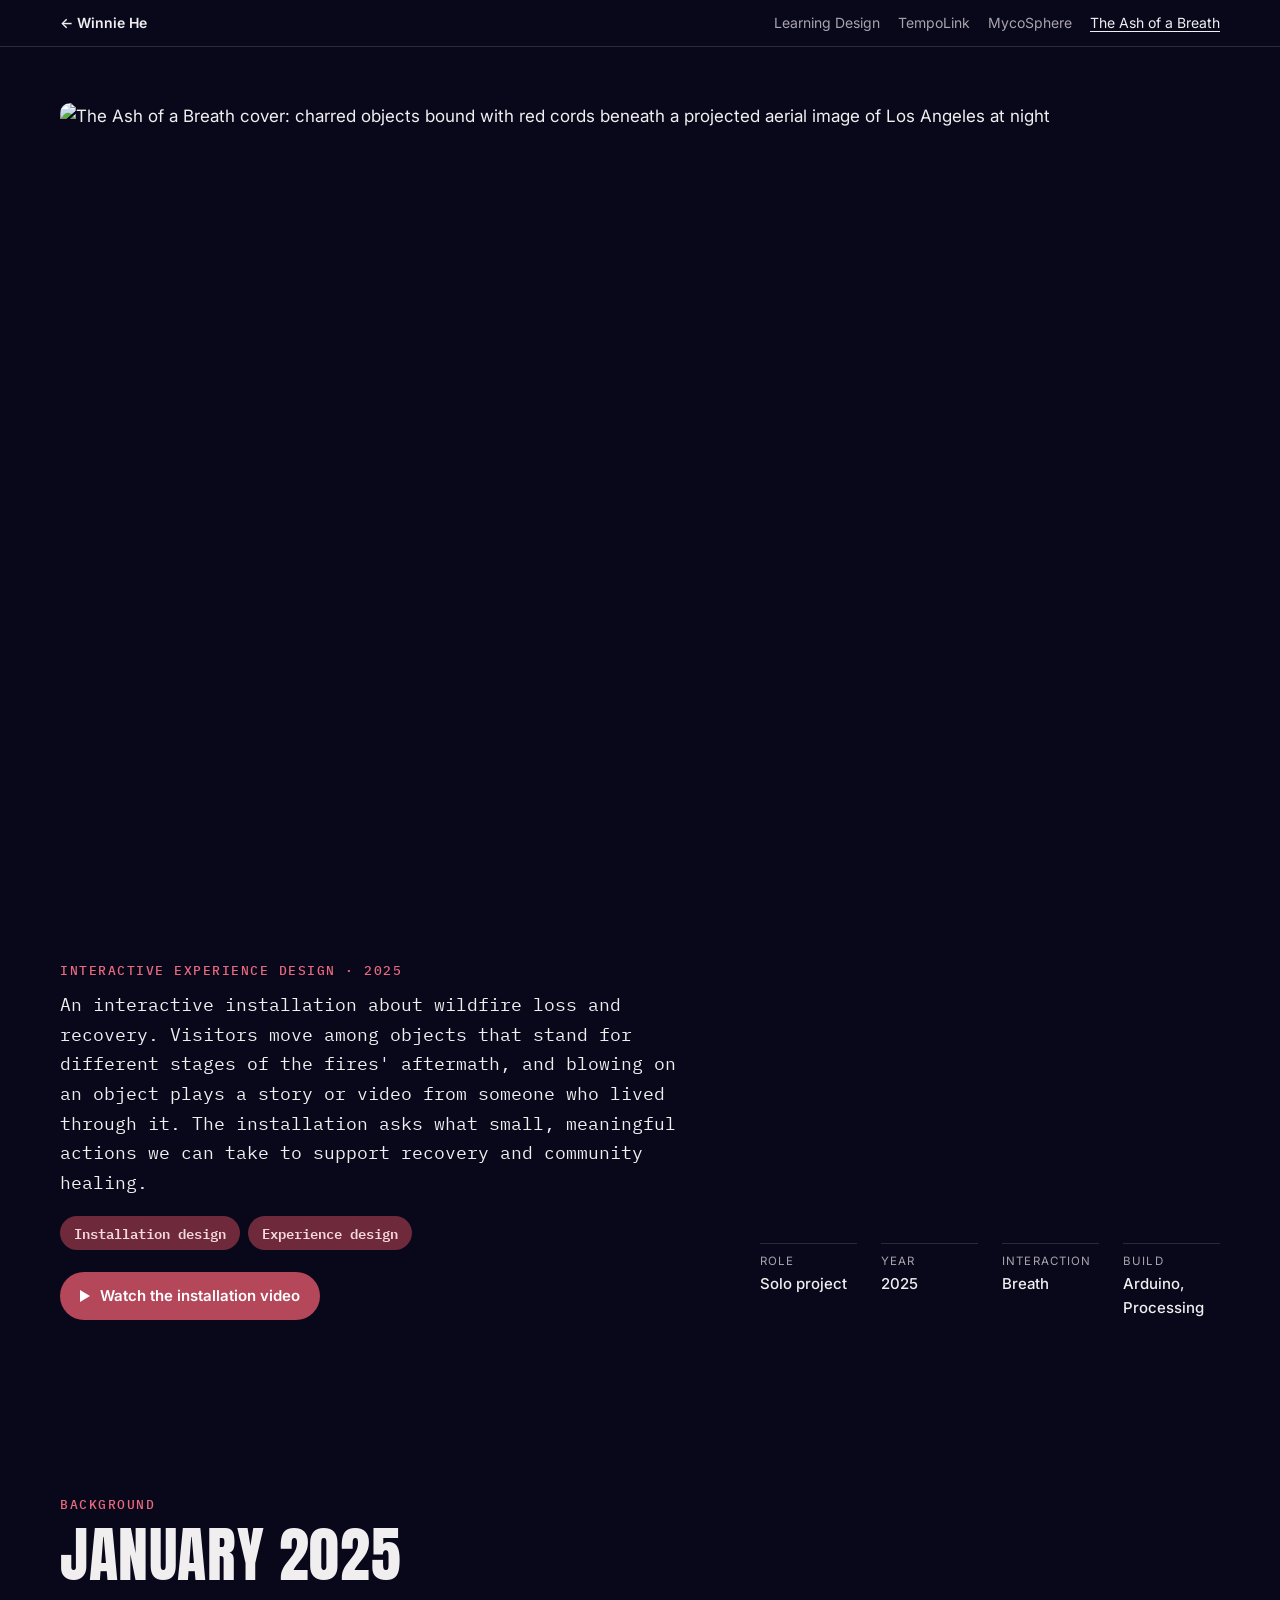
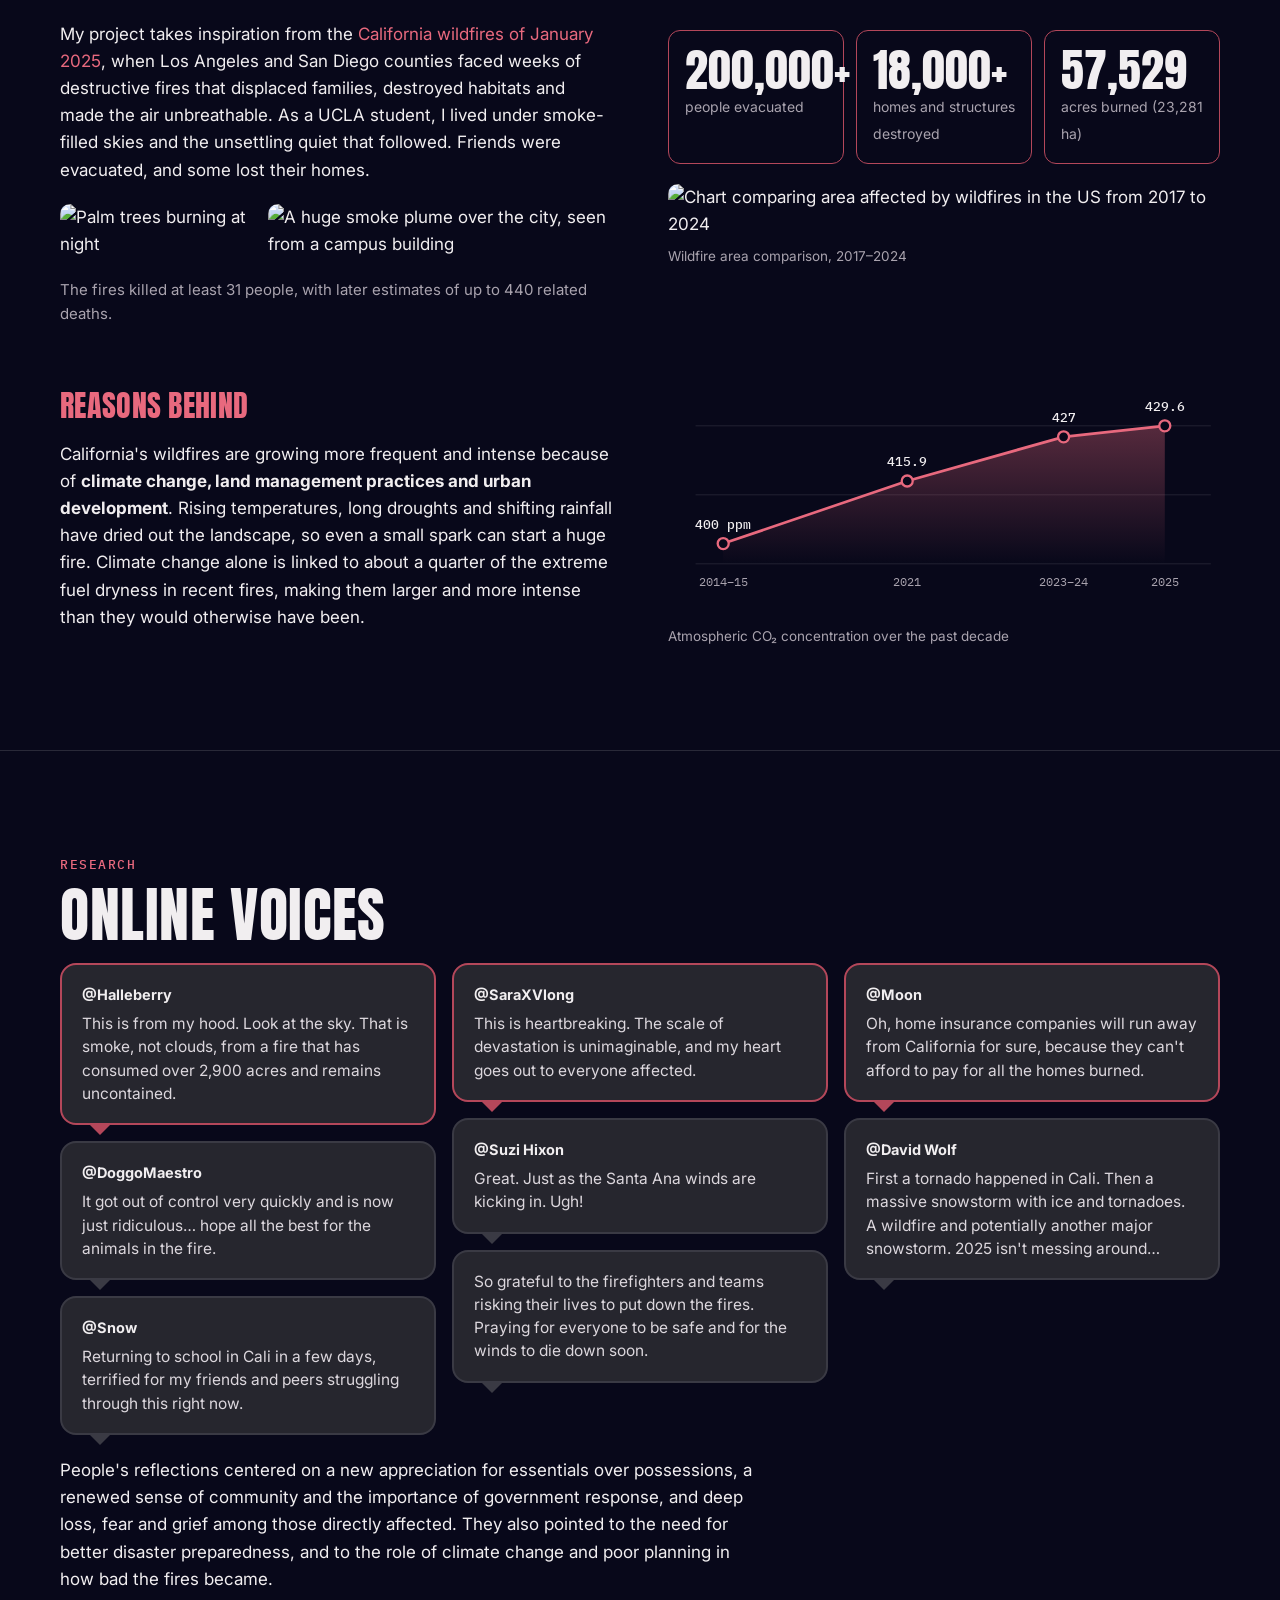
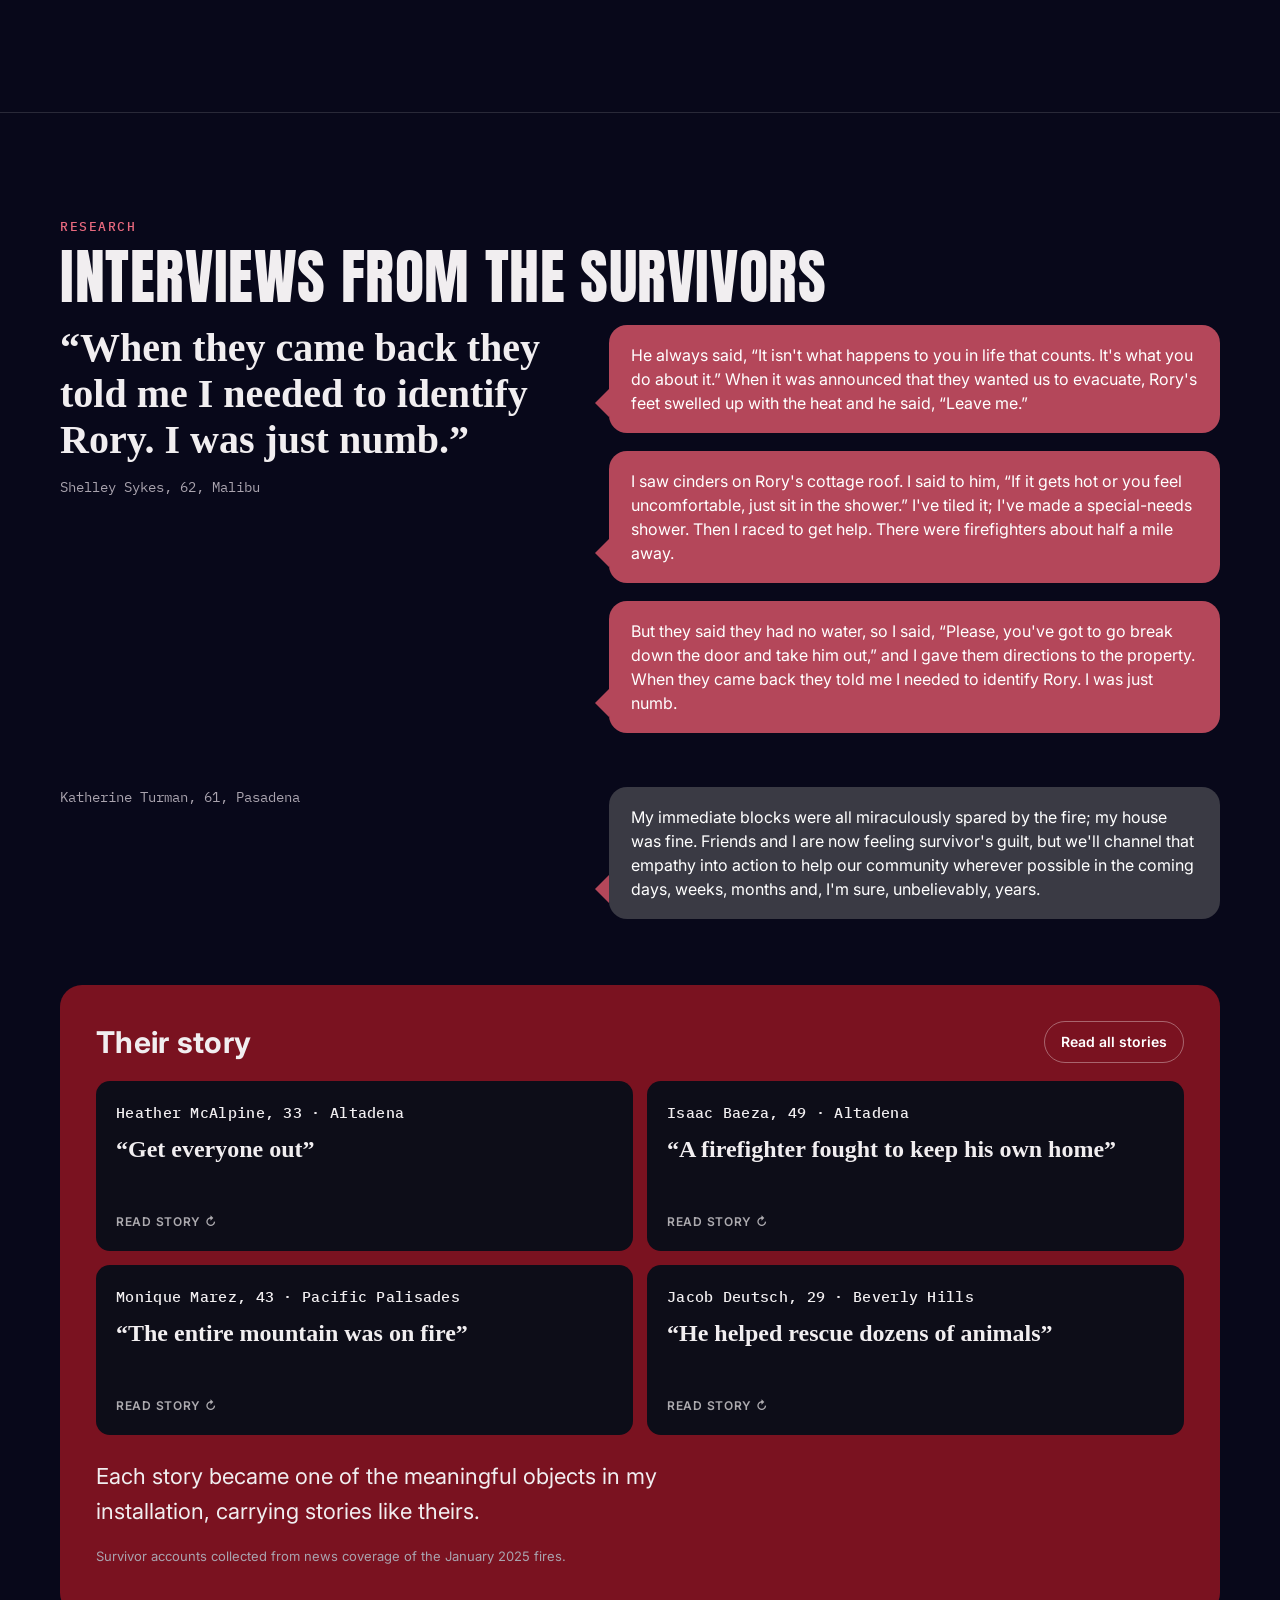
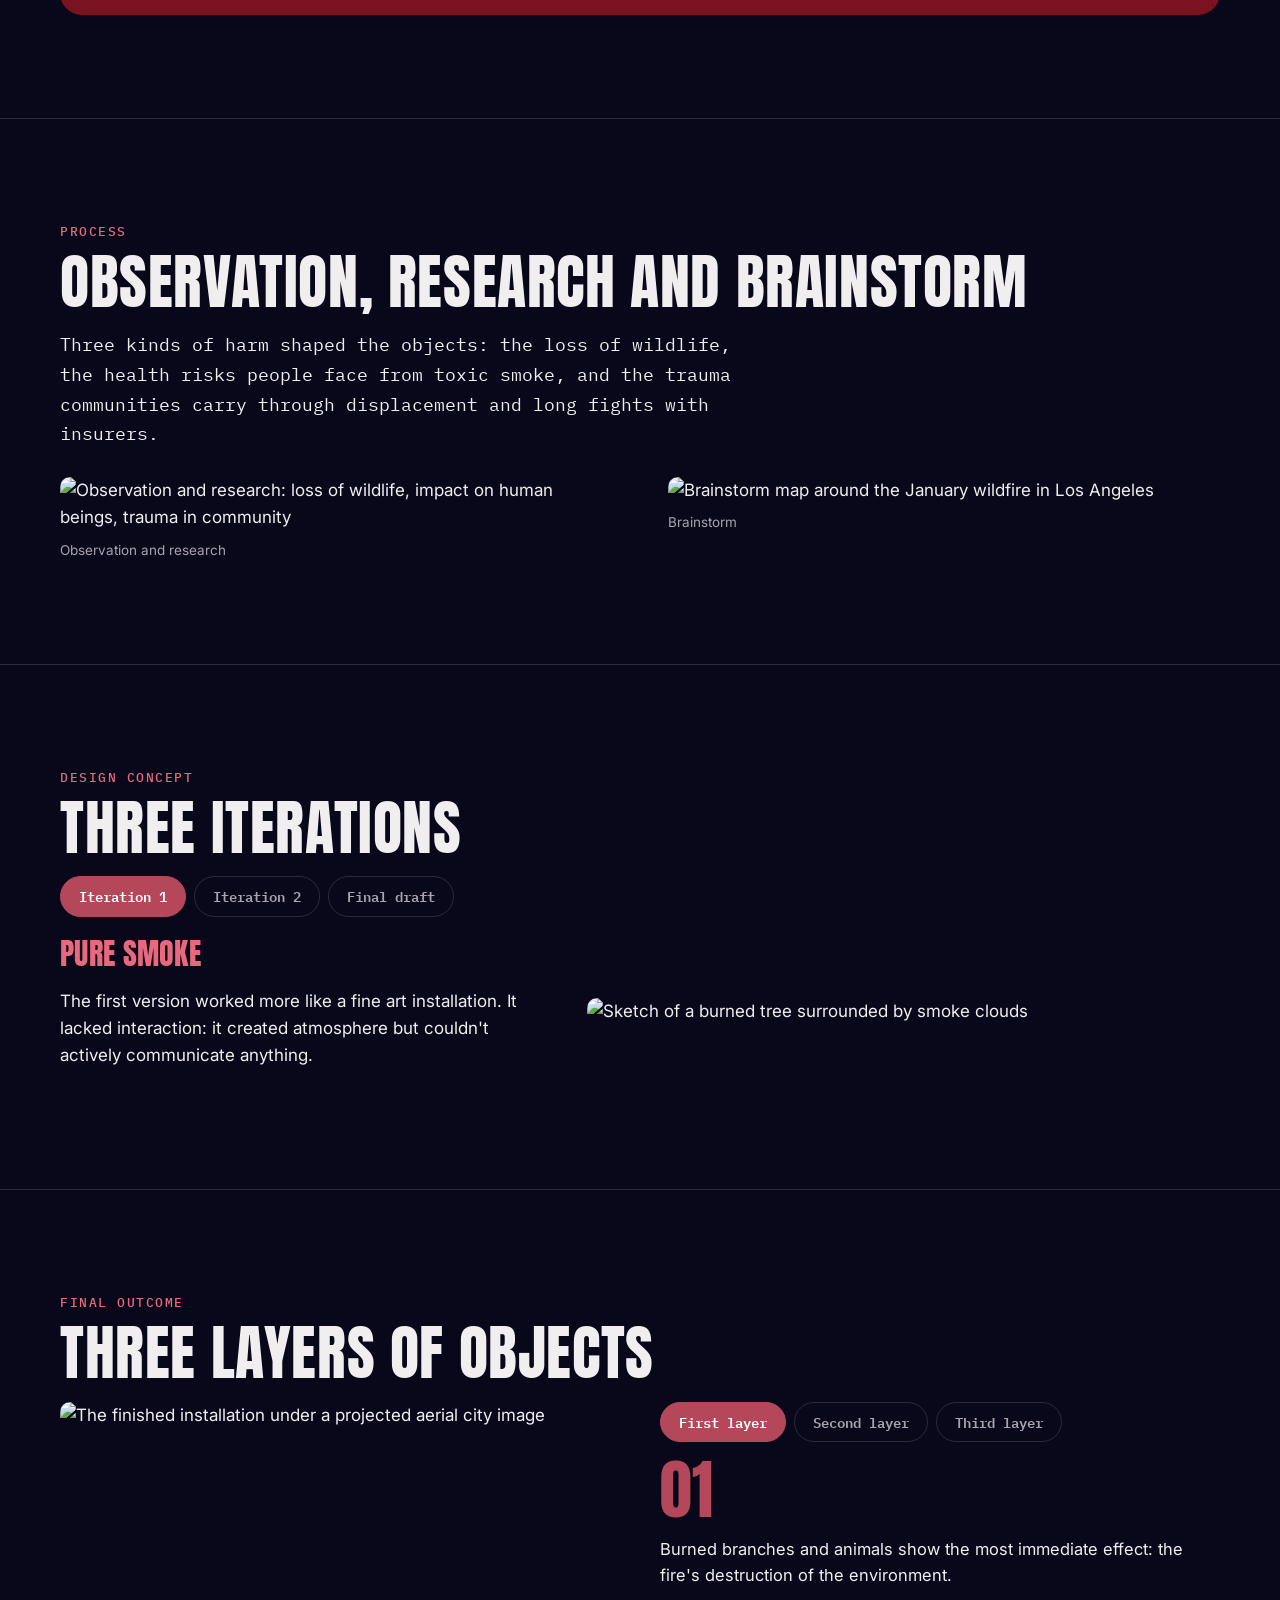
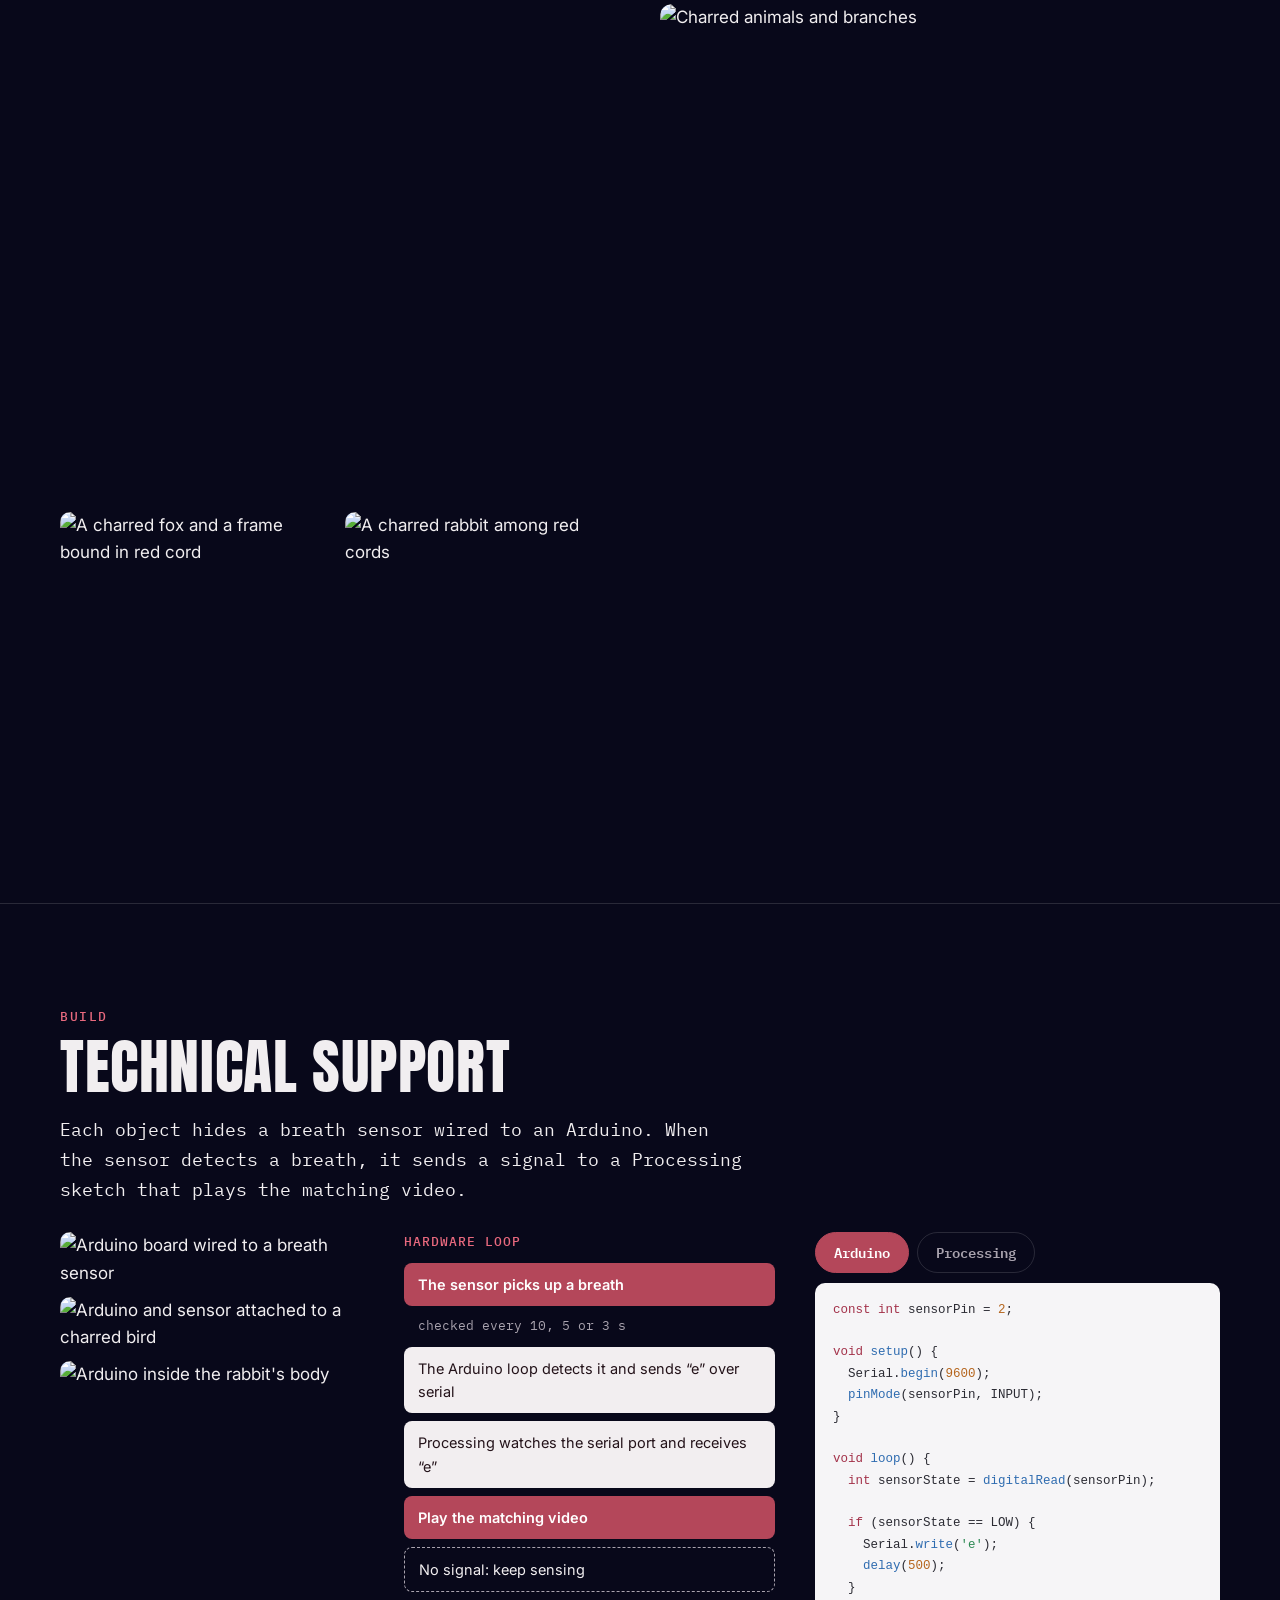
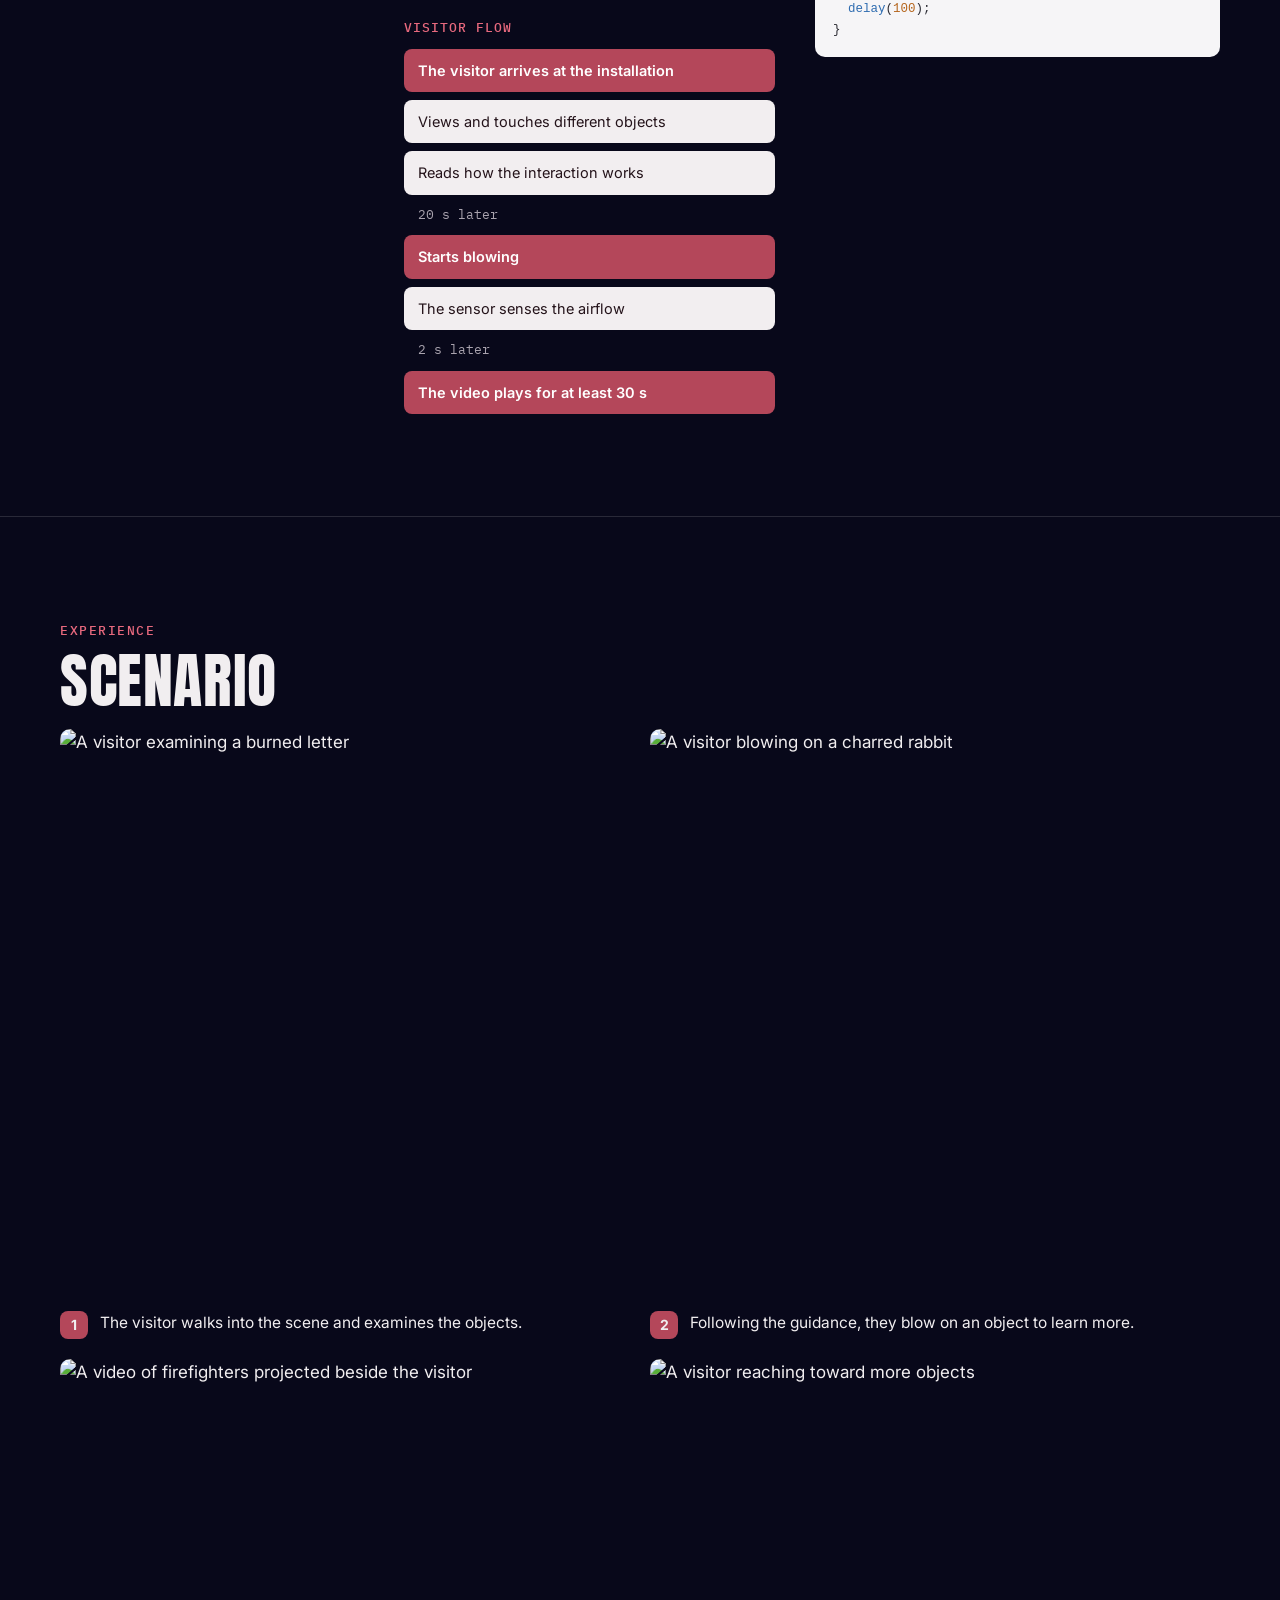
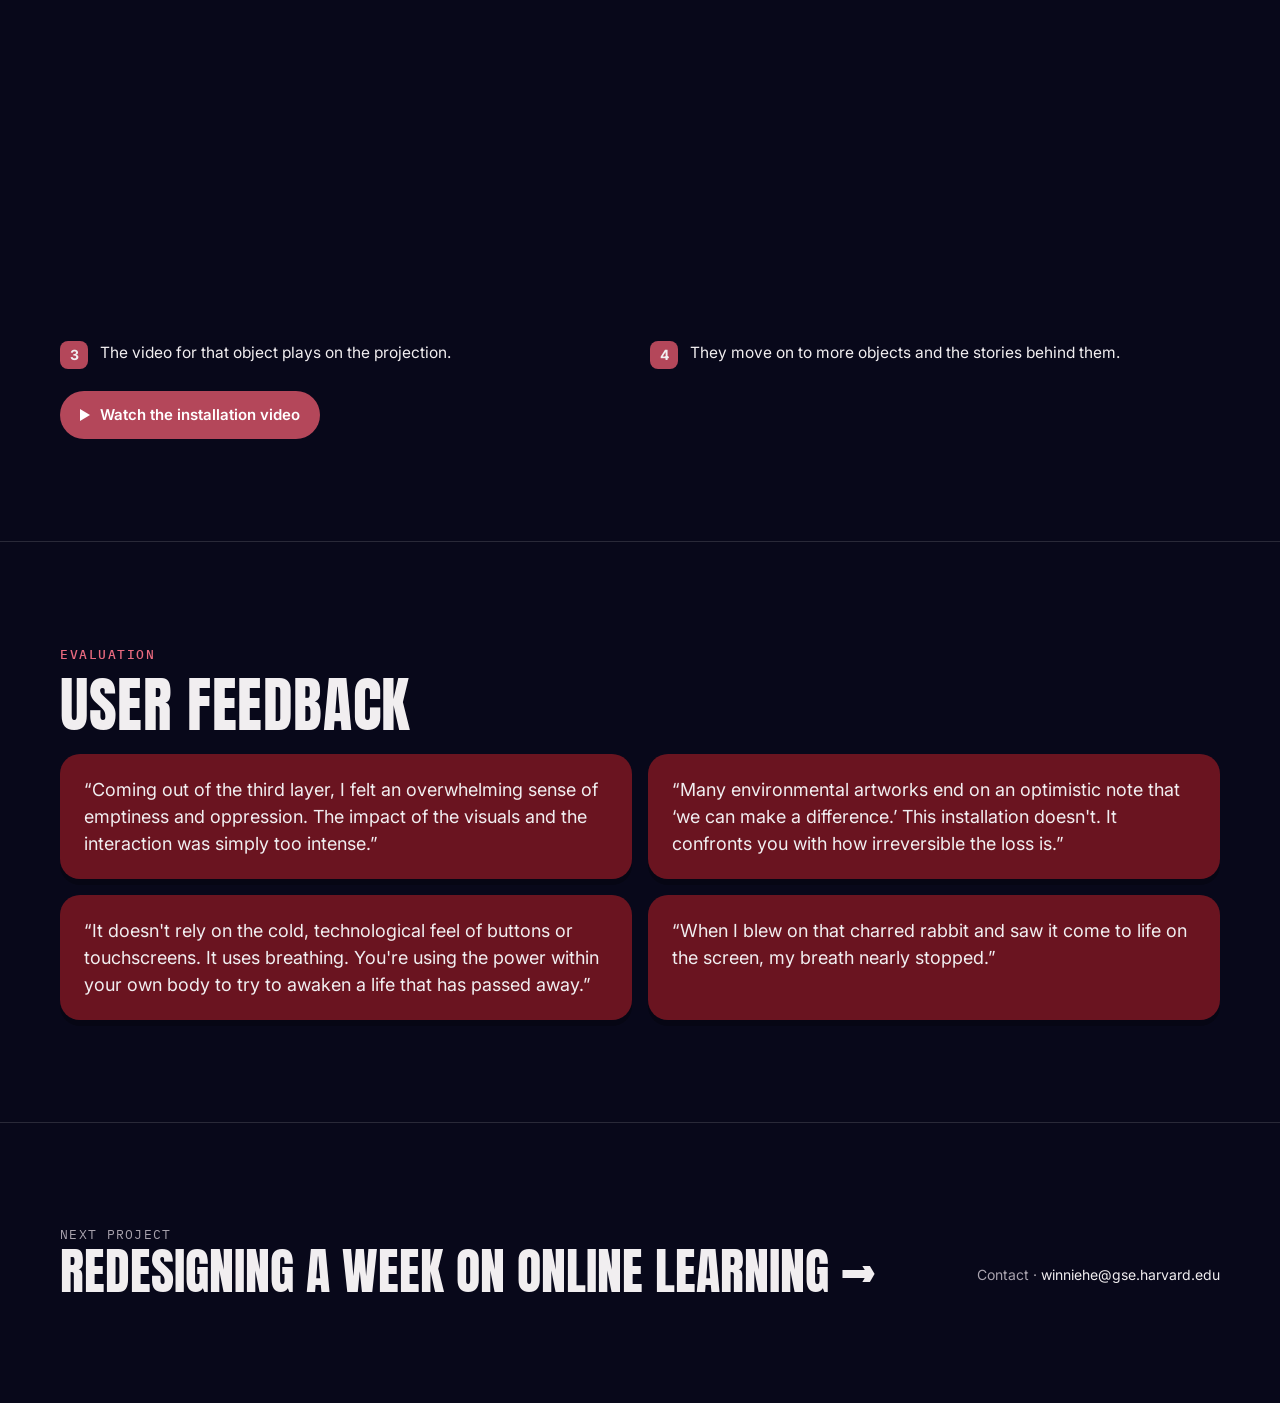
==== ash.html @ 7142390e "Add files via upload" ====
<!doctype html>
<html lang="en">
<head>
<meta charset="utf-8">
<meta name="viewport" content="width=device-width, initial-scale=1, viewport-fit=cover">
<title>The Ash of a Breath · Winnie He</title>
<meta name="claude:viewport-fit-sides" content="cover">
<meta name="description" content="The Ash of a Breath: an interactive installation on the January 2025 Los Angeles wildfires, where visitors' breath brings survivors' stories back. By Winnie He.">
<link rel="preconnect" href="https://fonts.googleapis.com">
<link rel="preconnect" href="https://fonts.gstatic.com" crossorigin>
<link rel="stylesheet" href="https://fonts.googleapis.com/css2?family=Anton&family=IBM+Plex+Mono:wght@400;500&family=Inter:wght@400;500;600;700&display=swap">
<link rel="stylesheet" href="project.css">
<style>
/* The Ash of a Breath: committed dark look from the installation — night navy, smoke grey, ember rose and cord red. */
:root {
  color-scheme: dark;
  --bg: #08081A;
  --bg-2: #12121F;
  --fg: #F1EEF0;
  --muted: #A9A3AE;
  --line: rgba(241, 238, 240, .14);
  --card: #1F1F28;
  --card-fg: #F1EEF0;
  --rose: #B4475A;
  --ember: #E8697E;
  --cord: #7A1220;
  --accent: #E8697E;
  --on-accent: #1A0408;
  --display: "Anton", "Impact", "Arial Narrow", sans-serif;
  --display-weight: 400;
  --display-case: uppercase;
  --display-track: .01em;
  --body: "Inter", "Helvetica Neue", Arial, sans-serif;
  --mono: "IBM Plex Mono", ui-monospace, Menlo, monospace;
  --radius: 14px;
}
body { background: var(--bg); color: var(--fg); }
.eyebrow { color: var(--ember); font-family: var(--mono); font-weight: 500; }
.lede { font-family: var(--mono); font-size: clamp(16px, 1.6vw, 18px); line-height: 1.65; }
.tags li { background: #6E2A3A; color: #F6D9DF; font-family: var(--mono); text-transform: none; letter-spacing: 0; font-size: 14px; }
.video-btn { display: inline-flex; align-items: center; gap: 10px; margin-top: 22px; background: var(--rose); color: #fff; text-decoration: none; padding: 12px 20px; border-radius: 99px; font-weight: 600; font-size: 15px; }
.video-btn:hover { background: var(--ember); color: var(--on-accent); }
.video-btn::before { content: ""; width: 0; height: 0; border-left: 10px solid currentColor; border-top: 6px solid transparent; border-bottom: 6px solid transparent; }
.intro { display: grid; grid-template-columns: 1fr; gap: 24px 56px; margin-top: 36px; }
@media (min-width: 920px) { .intro { grid-template-columns: 1.4fr 1fr; } }

/* background */
.hl { color: var(--ember); }
.photos2 { display: grid; grid-template-columns: 1fr 1.75fr; gap: 12px; margin: 20px 0; }
.photos2 img { height: 100%; object-fit: cover; aspect-ratio: auto; }
.counters { display: grid; grid-template-columns: repeat(3, minmax(0, 1fr)); gap: 12px; margin: 26px 0 8px; }
.counter { border: 1.5px solid var(--rose); border-radius: 12px; padding: 16px; }
.counter b { display: block; font-family: var(--display); font-weight: 400; font-size: clamp(30px, 4vw, 46px); line-height: 1; color: var(--fg); }
.counter span { font-size: 14px; color: var(--muted); }
.counter b span { font-size: inherit; color: inherit; }
@media (max-width: 560px) { .counters { grid-template-columns: 1fr; } }
.co2 { width: 100%; height: auto; overflow: visible; }
.co2 .grid { stroke: rgba(241,238,240,.12); }
.co2 .line { fill: none; stroke: var(--ember); stroke-width: 3; }
.co2 .area { fill: url(#co2fill); }
.co2 text { fill: var(--muted); font-family: var(--mono); font-size: 13px; }
.co2 .val { fill: var(--fg); font-weight: 500; text-anchor: middle; font-size: 14px; }
.co2 .dot { fill: var(--bg); stroke: var(--ember); stroke-width: 2.5; }

/* voices */
.voices { columns: 1; column-gap: 16px; }
@media (min-width: 640px) { .voices { columns: 2; } }
@media (min-width: 1000px) { .voices { columns: 3; } }
.bubble { break-inside: avoid; background: #26262E; border: 2px solid #3A3A44; border-radius: 16px; padding: 18px 20px; margin: 0 0 16px; position: relative; }
.bubble:nth-child(3n+1) { border-color: var(--rose); }
.bubble::after { content: ""; position: absolute; left: 26px; bottom: -12px; border: 12px solid transparent; border-top-color: inherit; border-bottom: 0; }
.bubble b { display: block; font-size: 14.5px; margin-bottom: 6px; }
.bubble p { margin: 0; font-size: 15.5px; line-height: 1.5; color: #DCD7DD; }
.js .voices .bubble.reveal { transform: translateY(18px) scale(.96); }
.js .voices .bubble.reveal.in { transform: none; }

/* survivors */
.story { display: grid; grid-template-columns: 1fr; gap: 28px 48px; }
@media (min-width: 920px) { .story { grid-template-columns: 1fr 1.3fr; align-items: start; } }
.pull { font-family: Georgia, "Times New Roman", serif; font-weight: 700; font-size: clamp(26px, 3.2vw, 40px); line-height: 1.15; margin: 0; }
.who { margin-top: 14px; font-family: var(--mono); font-size: 13.5px; color: var(--muted); }
.sbub { background: var(--rose); color: #fff; border-radius: 18px; padding: 18px 22px; font-size: 16px; line-height: 1.5; position: relative; margin: 0 0 18px 18px; }
.sbub::before { content: ""; position: absolute; left: -14px; bottom: 16px; border: 14px solid transparent; border-right-color: var(--rose); border-left: 0; }
.their { background: var(--cord); border-radius: 22px; padding: clamp(20px, 3vw, 36px); margin-top: 48px; }
.their-grid { display: grid; grid-template-columns: 1fr; gap: 14px; margin-top: 18px; }
@media (min-width: 760px) { .their-grid { grid-template-columns: 1fr 1fr; } }
.their .face.front { background: #0D0D18; color: var(--fg); min-height: 170px; }
.their .face.back { background: #F4E9EC; color: #2A0A12; font-size: 15px; line-height: 1.5; }
.their .face.front b { font-family: var(--mono); font-weight: 500; font-size: 15px; letter-spacing: .02em; }
.their .face.front q { font-family: Georgia, serif; font-size: 24px; line-height: 1.2; font-weight: 700; quotes: "“" "”"; }
.their .closing { font-size: clamp(18px, 2vw, 22px); margin: 24px 0 0; max-width: 46ch; }
.source { font-size: 13px; color: var(--muted); margin-top: 16px; }
.btn { border: 1px solid rgba(255,255,255,.35); background: transparent; color: #fff; padding: 9px 16px; border-radius: 99px; font-size: 14px; font-weight: 600; cursor: pointer; }
.btn:hover { background: rgba(255,255,255,.1); }

/* concept tabs */
.tab-body { display: grid; grid-template-columns: 1fr; gap: 24px 40px; align-items: center; }
@media (min-width: 900px) { .tab-body { grid-template-columns: 1fr 1.3fr; } }
.tab-body h3 { color: var(--ember); }
.tabbar button { font-family: var(--mono); }
.layers .tabbar button[aria-selected="true"], .tabbar button[aria-selected="true"] { background: var(--rose); border-color: var(--rose); color: #fff; }
.outcome { display: grid; grid-template-columns: 1fr; gap: 24px 40px; }
@media (min-width: 920px) { .outcome { grid-template-columns: 1fr 1fr; } }
.outcome .main img { aspect-ratio: 4 / 5; object-fit: cover; }
.layer-panel { display: grid; grid-template-columns: 1fr; gap: 16px; }
.layer-panel img { border-radius: 12px; aspect-ratio: 1 / 1; object-fit: cover; }
.layer-panel p { margin: 0; font-size: 16.5px; }
.layer-num { font-family: var(--display); font-size: 64px; line-height: .9; color: var(--rose); }
.pair2 { display: grid; grid-template-columns: 1fr 1fr; gap: 10px; margin-top: 10px; }
.pair2 img { aspect-ratio: 1 / 1.05; object-fit: cover; }

/* tech */
.tech { display: grid; grid-template-columns: 1fr; gap: 24px 40px; }
@media (min-width: 980px) { .tech { grid-template-columns: .9fr 1.1fr 1.2fr; } }
.tech > * { min-width: 0; }
.tech-photos { display: grid; gap: 10px; align-content: start; }
.flowlist { list-style: none; padding: 0; margin: 0; display: grid; gap: 8px; }
.flowlist li { padding: 10px 14px; border-radius: 8px; font-size: 14.5px; background: #F2EEF0; color: #24131A; position: relative; }
.flowlist li.k { background: var(--rose); color: #fff; font-weight: 600; }
.flowlist li.t { background: transparent; color: var(--muted); padding: 2px 14px; font-family: var(--mono); font-size: 13px; }
.flowlist li.d { background: transparent; border: 1.5px dashed var(--muted); color: var(--fg); }
.lane h4 { font-family: var(--mono); font-weight: 500; font-size: 13px; letter-spacing: .08em; text-transform: uppercase; color: var(--ember); margin: 0 0 10px; }
.lane + .lane { margin-top: 26px; }
pre { margin: 0; background: #F6F5F7; color: #2B2B33; border-radius: 10px; padding: 16px 18px; font-family: var(--mono); font-size: 12.5px; line-height: 1.55; overflow-x: auto; }
pre .k { color: #A3324A; } pre .f { color: #2F6CB0; } pre .n { color: #B5651D; } pre .s { color: #2F8A55; }
.code-tabs .tabbar { margin-bottom: 10px; }

/* scenario */
.scen { display: grid; grid-template-columns: 1fr; gap: 20px; }
@media (min-width: 760px) { .scen { grid-template-columns: 1fr 1fr; } }
.scen figure img { aspect-ratio: 1 / 1; object-fit: cover; }
.scen figcaption { display: flex; gap: 12px; align-items: flex-start; font-size: 15.5px; color: var(--fg); margin-top: 12px; }
.scen figcaption b { flex: none; width: 28px; height: 28px; border-radius: 8px; background: var(--rose); display: grid; place-items: center; font-size: 14px; }
.fb { display: grid; grid-template-columns: 1fr; gap: 16px; }
@media (min-width: 760px) { .fb { grid-template-columns: 1fr 1fr; } }
.fb blockquote { margin: 0; background: #6A1420; border-radius: 20px; padding: 22px 24px; font-size: 18px; line-height: 1.5; box-shadow: 0 6px 0 rgba(0,0,0,.25); }

.next-proj { display: flex; justify-content: space-between; gap: 16px; flex-wrap: wrap; align-items: end; }
.next-proj a { text-decoration: none; }
.next-proj small { display: block; color: var(--muted); font-size: 13px; letter-spacing: .1em; text-transform: uppercase; font-family: var(--mono); }
.next-proj b { font-family: var(--display); font-weight: 400; text-transform: uppercase; font-size: clamp(30px, 4.4vw, 50px); line-height: 1; }
.contact { color: var(--muted); font-size: 14px; }
.contact code { font-family: inherit; color: var(--fg); user-select: all; }
</style>
</head>
<body>
<header class="topbar">
  <div class="wrap">
    <a class="home" href="index.html#home">← Winnie He</a>
    <nav aria-label="Projects">
      <a href="index.html#t127">Learning Design</a>
      <a href="tempolink.html">TempoLink</a>
      <a href="mycosphere.html">MycoSphere</a>
      <a href="ash.html" aria-current="page">The Ash of a Breath</a>
    </nav>
  </div>
</header>

<main>
<section class="hero">
  <div class="wrap">
    <button class="zoom" type="button" data-zoom="pages/ash-01.webp" data-cap="The Ash of a Breath · cover">
      <img src="pages/ash-01.webp" alt="The Ash of a Breath cover: charred objects bound with red cords beneath a projected aerial image of Los Angeles at night" width="2600" height="1839">
    </button>
    <div class="intro">
      <div>
        <p class="eyebrow">Interactive Experience Design · 2025</p>
        <p class="lede" style="margin:0">An interactive installation about wildfire loss and recovery. Visitors move among objects that stand for different stages of the fires' aftermath, and blowing on an object plays a story or video from someone who lived through it. The installation asks what small, meaningful actions we can take to support recovery and community healing.</p>
        <ul class="tags"><li>Installation design</li><li>Experience design</li></ul>
        <a class="video-btn" href="https://drive.google.com/file/d/1sUD0BKwanc-O1A4iStr3xITYuHjzBnc-/view?usp=sharing" target="_blank" rel="noopener">Watch the installation video</a>
      </div>
      <dl class="meta" style="align-self:end">
        <div><dt>Role</dt><dd>Solo project</dd></div>
        <div><dt>Year</dt><dd>2025</dd></div>
        <div><dt>Interaction</dt><dd>Breath</dd></div>
        <div><dt>Build</dt><dd>Arduino, Processing</dd></div>
      </dl>
    </div>
  </div>
</section>

<!-- BACKGROUND -->
<section class="sec" id="background">
  <div class="wrap">
    <p class="eyebrow">Background</p>
    <h2 class="h2 reveal">January 2025</h2>
    <div class="split">
      <div class="reveal">
        <p class="body-text">My project takes inspiration from the <span class="hl">California wildfires of January 2025</span>, when Los Angeles and San Diego counties faced weeks of destructive fires that displaced families, destroyed habitats and made the air unbreathable. As a UCLA student, I lived under smoke-filled skies and the unsettling quiet that followed. Friends were evacuated, and some lost their homes.</p>
        <div class="photos2">
          <button class="zoom" type="button" data-cap="The fires"><img src="p/a-fire.webp" alt="Palm trees burning at night" loading="lazy"></button>
          <button class="zoom" type="button" data-cap="Smoke seen from UCLA"><img src="p/a-smoke.webp" alt="A huge smoke plume over the city, seen from a campus building" loading="lazy"></button>
        </div>
        <p class="body-text muted" style="font-size:15px">The fires killed at least 31 people, with later estimates of up to 440 related deaths.</p>
      </div>
      <div class="reveal" style="--d:.15s">
        <div class="counters">
          <div class="counter"><b><span data-count="200000">0</span>+</b><span>people evacuated</span></div>
          <div class="counter"><b><span data-count="18000">0</span>+</b><span>homes and structures destroyed</span></div>
          <div class="counter"><b><span data-count="57529">0</span></b><span>acres burned (23,281 ha)</span></div>
        </div>
        <figure style="margin-top:20px">
          <button class="zoom" type="button" data-cap="Wildfire area comparison"><img src="p/a-area.webp" alt="Chart comparing area affected by wildfires in the US from 2017 to 2024" loading="lazy"></button>
          <figcaption>Wildfire area comparison, 2017–2024</figcaption>
        </figure>
      </div>
    </div>
    <div class="split" style="margin-top:48px">
      <div class="reveal">
        <h3 class="h3" style="color:var(--ember)">Reasons behind</h3>
        <p class="body-text">California's wildfires are growing more frequent and intense because of <strong>climate change, land management practices and urban development</strong>. Rising temperatures, long droughts and shifting rainfall have dried out the landscape, so even a small spark can start a huge fire. Climate change alone is linked to about a quarter of the extreme fuel dryness in recent fires, making them larger and more intense than they would otherwise have been.</p>
      </div>
      <figure class="reveal" style="--d:.15s">
        <svg class="co2" viewBox="0 0 600 240" role="img" aria-label="Carbon dioxide concentration rising: 400 ppm in 2014 to 2015, 415.9 in 2021, 427 in 2023 to 2024, 429.6 in 2025">
          <defs><linearGradient id="co2fill" x1="0" x2="0" y1="0" y2="1"><stop offset="0" stop-color="#E8697E" stop-opacity=".35"/><stop offset="1" stop-color="#E8697E" stop-opacity="0"/></linearGradient></defs>
          <line class="grid" x1="30" y1="40" x2="590" y2="40"/><line class="grid" x1="30" y1="115" x2="590" y2="115"/><line class="grid" x1="30" y1="190" x2="590" y2="190"/>
          <path class="area pop" style="--i:6" d="M60 168 L260 100 L430 52 L540 40 L540 190 L60 190 Z"/>
          <path class="line draw" d="M60 168 L260 100 L430 52 L540 40"/>
          <g class="pop" style="--i:0"><circle class="dot" cx="60" cy="168" r="6"/><text class="val" x="60" y="152">400 ppm</text></g>
          <g class="pop" style="--i:2"><circle class="dot" cx="260" cy="100" r="6"/><text class="val" x="260" y="84">415.9</text></g>
          <g class="pop" style="--i:4"><circle class="dot" cx="430" cy="52" r="6"/><text class="val" x="430" y="36">427</text></g>
          <g class="pop" style="--i:5"><circle class="dot" cx="540" cy="40" r="6"/><text class="val" x="540" y="24">429.6</text></g>
          <text x="60" y="214" text-anchor="middle">2014–15</text><text x="260" y="214" text-anchor="middle">2021</text><text x="430" y="214" text-anchor="middle">2023–24</text><text x="540" y="214" text-anchor="middle">2025</text>
        </svg>
        <figcaption>Atmospheric CO₂ concentration over the past decade</figcaption>
      </figure>
    </div>
  </div>
</section>

<!-- VOICES -->
<section class="sec" id="voices">
  <div class="wrap">
    <p class="eyebrow">Research</p>
    <h2 class="h2 reveal">Online voices</h2>
    <div class="voices">
      <div class="bubble reveal" style="--d:0s"><b>@Halleberry</b><p>This is from my hood. Look at the sky. That is smoke, not clouds, from a fire that has consumed over 2,900 acres and remains uncontained.</p></div>
      <div class="bubble reveal" style="--d:.08s"><b>@DoggoMaestro</b><p>It got out of control very quickly and is now just ridiculous… hope all the best for the animals in the fire.</p></div>
      <div class="bubble reveal" style="--d:.16s"><b>@Snow</b><p>Returning to school in Cali in a few days, terrified for my friends and peers struggling through this right now.</p></div>
      <div class="bubble reveal" style="--d:.24s"><b>@SaraXVlong</b><p>This is heartbreaking. The scale of devastation is unimaginable, and my heart goes out to everyone affected.</p></div>
      <div class="bubble reveal" style="--d:.32s"><b>@Suzi Hixon</b><p>Great. Just as the Santa Ana winds are kicking in. Ugh!</p></div>
      <div class="bubble reveal" style="--d:.4s"><p>So grateful to the firefighters and teams risking their lives to put down the fires. Praying for everyone to be safe and for the winds to die down soon.</p></div>
      <div class="bubble reveal" style="--d:.48s"><b>@Moon</b><p>Oh, home insurance companies will run away from California for sure, because they can't afford to pay for all the homes burned.</p></div>
      <div class="bubble reveal" style="--d:.56s"><b>@David Wolf</b><p>First a tornado happened in Cali. Then a massive snowstorm with ice and tornadoes. A wildfire and potentially another major snowstorm. 2025 isn't messing around…</p></div>
    </div>
    <p class="body-text reveal" style="margin-top:12px">People's reflections centered on a new appreciation for essentials over possessions, a renewed sense of community and the importance of government response, and deep loss, fear and grief among those directly affected. They also pointed to the need for better disaster preparedness, and to the role of climate change and poor planning in how bad the fires became.</p>
  </div>
</section>

<!-- SURVIVORS -->
<section class="sec" id="survivors">
  <div class="wrap">
    <p class="eyebrow">Research</p>
    <h2 class="h2 reveal">Interviews from the survivors</h2>
    <div class="story">
      <div class="reveal">
        <p class="pull">“When they came back they told me I needed to identify Rory. I was just numb.”</p>
        <p class="who">Shelley Sykes, 62, Malibu</p>
      </div>
      <div>
        <p class="sbub reveal">He always said, “It isn't what happens to you in life that counts. It's what you do about it.” When it was announced that they wanted us to evacuate, Rory's feet swelled up with the heat and he said, “Leave me.”</p>
        <p class="sbub reveal">I saw cinders on Rory's cottage roof. I said to him, “If it gets hot or you feel uncomfortable, just sit in the shower.” I've tiled it; I've made a special-needs shower. Then I raced to get help. There were firefighters about half a mile away.</p>
        <p class="sbub reveal">But they said they had no water, so I said, “Please, you've got to go break down the door and take him out,” and I gave them directions to the property. When they came back they told me I needed to identify Rory. I was just numb.</p>
      </div>
    </div>
    <div class="story" style="margin-top:36px">
      <div class="reveal"><p class="who" style="margin-top:0">Katherine Turman, 61, Pasadena</p></div>
      <p class="sbub reveal" style="background:#3A3A44">My immediate blocks were all miraculously spared by the fire; my house was fine. Friends and I are now feeling survivor's guilt, but we'll channel that empathy into action to help our community wherever possible in the coming days, weeks, months and, I'm sure, unbelievably, years.</p>
    </div>

    <div class="their reveal">
      <div style="display:flex;justify-content:space-between;align-items:center;gap:12px;flex-wrap:wrap">
        <h3 class="h3" style="margin:0;text-transform:none;font-family:var(--body);font-weight:700">Their story</h3>
        <button class="btn" type="button" data-flip-all="their" data-label-on="Read all stories" data-label-off="Hide stories">Read all stories</button>
      </div>
      <div class="their-grid" id="their">
        <button class="flip" type="button" aria-pressed="false"><span class="flip-inner"><span class="face front"><b>Heather McAlpine, 33 · Altadena</b><q>Get everyone out</q><span class="flip-cue">Read story ↻</span></span><span class="face back">I popped my head up a few times to get air. Then I decided just to run. I grabbed the dog from the outdoor patio, shoved him in my truck, and I just gunned it out of there. And that was it.</span></span></button>
        <button class="flip" type="button" aria-pressed="false"><span class="flip-inner"><span class="face front"><b>Isaac Baeza, 49 · Altadena</b><q>A firefighter fought to keep his own home</q><span class="flip-cue">Read story ↻</span></span><span class="face back">I'm a fire captain, and I was just praying to God: “Please let my house be standing. Haven't I done enough? Haven't I saved enough houses to earn some credits to have my house standing?”</span></span></button>
        <button class="flip" type="button" aria-pressed="false"><span class="flip-inner"><span class="face front"><b>Monique Marez, 43 · Pacific Palisades</b><q>The entire mountain was on fire</q><span class="flip-cue">Read story ↻</span></span><span class="face back">But when I got down to the bottom of my hill, this cop was telling everybody to get out of their cars because the fire had come. If I would've had my car, I would've made it up to my house to get my animals, and I didn't. We have lost everything.</span></span></button>
        <button class="flip" type="button" aria-pressed="false"><span class="flip-inner"><span class="face front"><b>Jacob Deutsch, 29 · Beverly Hills</b><q>He helped rescue dozens of animals</q><span class="flip-cue">Read story ↻</span></span><span class="face back">I figured, let me drive around and see what I can do. People started waving me down, and the look on their face — they had no idea what they should do or where they should go with their animals. I've saved maybe 95 animals.</span></span></button>
      </div>
      <p class="closing">Each story became one of the meaningful objects in my installation, carrying stories like theirs.</p>
      <p class="source">Survivor accounts collected from news coverage of the January 2025 fires.</p>
    </div>
  </div>
</section>

<!-- RESEARCH & BRAINSTORM -->
<section class="sec" id="research">
  <div class="wrap">
    <p class="eyebrow">Process</p>
    <h2 class="h2 reveal">Observation, research and brainstorm</h2>
    <p class="lede reveal">Three kinds of harm shaped the objects: the loss of wildlife, the health risks people face from toxic smoke, and the trauma communities carry through displacement and long fights with insurers.</p>
    <div class="split">
      <figure class="reveal"><button class="zoom" type="button" data-cap="Observation and research"><img src="p/a-research.webp" alt="Observation and research: loss of wildlife, impact on human beings, trauma in community" loading="lazy"></button><figcaption>Observation and research</figcaption></figure>
      <figure class="reveal" style="--d:.15s"><button class="zoom" type="button" data-cap="Brainstorm"><img src="p/a-brainstorm.webp" alt="Brainstorm map around the January wildfire in Los Angeles" loading="lazy"></button><figcaption>Brainstorm</figcaption></figure>
    </div>
  </div>
</section>

<!-- CONCEPT -->
<section class="sec" id="concept">
  <div class="wrap">
    <p class="eyebrow">Design concept</p>
    <h2 class="h2 reveal">Three iterations</h2>
    <div class="reveal" data-tabs>
      <div class="tabbar" role="tablist" aria-label="Iteration">
        <button type="button" role="tab" aria-selected="true">Iteration 1</button>
        <button type="button" role="tab" aria-selected="false" tabindex="-1">Iteration 2</button>
        <button type="button" role="tab" aria-selected="false" tabindex="-1">Final draft</button>
      </div>
      <div role="tabpanel" class="panel"><div class="tab-body"><div><h3 class="h3">Pure smoke</h3><p class="body-text">The first version worked more like a fine art installation. It lacked interaction: it created atmosphere but couldn't actively communicate anything.</p></div><button class="zoom" type="button" data-cap="Iteration 1"><img src="p/a-it1.webp" alt="Sketch of a burned tree surrounded by smoke clouds" loading="lazy"></button></div></div>
      <div role="tabpanel" class="panel" hidden><div class="tab-body"><div><h3 class="h3">From disaster to reflection</h3><p class="body-text">Smoke could be too triggering for some viewers. Instead of emphasizing the disaster itself, the installation should focus on reflection, inviting the audience to think about recovery, resilience, and how to prevent such tragedies in the future.</p></div><button class="zoom" type="button" data-cap="Iteration 2"><img src="p/a-it2.webp" alt="Sketch of objects hanging from cords beneath smoke" loading="lazy"></button></div></div>
      <div role="tabpanel" class="panel" hidden><div class="tab-body"><div><h3 class="h3">Breath as the interaction</h3><p class="body-text">The installation unfolds in layers, from immediate destruction to long-term recovery. Visitors pick up story-linked objects and blow on them to trigger short videos. The act stands for both how little one person can do to stop a disaster and the meaningful action still possible afterward, inviting reflection on loss, remembrance and collective recovery.</p></div><button class="zoom" type="button" data-cap="Final draft"><img src="p/a-final.webp" alt="Three-step storyboard: a visitor walks in, blows on an object, and a video plays" loading="lazy"></button></div></div>
    </div>
  </div>
</section>

<!-- OUTCOME -->
<section class="sec" id="outcome">
  <div class="wrap">
    <p class="eyebrow">Final outcome</p>
    <h2 class="h2 reveal">Three layers of objects</h2>
    <div class="outcome">
      <div class="reveal from-left">
        <button class="zoom main" type="button" data-cap="Final installation"><img src="p/a-out-main.webp" alt="The finished installation under a projected aerial city image" loading="lazy"></button>
        <div class="pair2">
          <button class="zoom" type="button" data-cap="Detail"><img src="p/a-out-2.webp" alt="A charred fox and a frame bound in red cord" loading="lazy"></button>
          <button class="zoom" type="button" data-cap="Detail"><img src="p/a-out-3.webp" alt="A charred rabbit among red cords" loading="lazy"></button>
        </div>
      </div>
      <div class="reveal from-right layers" data-tabs>
        <div class="tabbar" role="tablist" aria-label="Layer">
          <button type="button" role="tab" aria-selected="true">First layer</button>
          <button type="button" role="tab" aria-selected="false" tabindex="-1">Second layer</button>
          <button type="button" role="tab" aria-selected="false" tabindex="-1">Third layer</button>
        </div>
        <div role="tabpanel" class="panel"><div class="layer-panel"><span class="layer-num">01</span><p>Burned branches and animals show the most immediate effect: the fire's destruction of the environment.</p><button class="zoom" type="button" data-cap="First layer"><img src="p/a-l1.webp" alt="Charred animals and branches" loading="lazy"></button></div></div>
        <div role="tabpanel" class="panel" hidden><div class="layer-panel"><span class="layer-num">02</span><p>Medical and personal items stand for the long-term effects on people's lives. A mask, a cane and burned clothes carry the lasting damage of survival.</p><button class="zoom" type="button" data-cap="Second layer"><img src="p/a-l2.webp" alt="A mask and burned clothes" loading="lazy"></button></div></div>
        <div role="tabpanel" class="panel" hidden><div class="layer-panel"><span class="layer-num">03</span><p>Pills, photo frames and burned letters: fragments of psychological pain that call for remembrance and rebuilding.</p><button class="zoom" type="button" data-cap="Third layer"><img src="p/a-l3.webp" alt="Pills, a photo frame and burned letters" loading="lazy"></button></div></div>
      </div>
    </div>
  </div>
</section>

<!-- TECH -->
<section class="sec" id="tech">
  <div class="wrap">
    <p class="eyebrow">Build</p>
    <h2 class="h2 reveal">Technical support</h2>
    <p class="lede reveal">Each object hides a breath sensor wired to an Arduino. When the sensor detects a breath, it sends a signal to a Processing sketch that plays the matching video.</p>
    <div class="tech">
      <div class="tech-photos reveal">
        <button class="zoom" type="button" data-cap="Arduino and breath sensor"><img src="p/a-tech-1.webp" alt="Arduino board wired to a breath sensor" loading="lazy"></button>
        <button class="zoom" type="button" data-cap="Sensor inside the bird"><img src="p/a-tech-2.webp" alt="Arduino and sensor attached to a charred bird" loading="lazy"></button>
        <button class="zoom" type="button" data-cap="Sensor inside the rabbit"><img src="p/a-tech-3.webp" alt="Arduino inside the rabbit's body" loading="lazy"></button>
      </div>
      <div class="reveal" style="--d:.12s">
        <div class="lane">
          <h4>Hardware loop</h4>
          <ol class="flowlist">
            <li class="k">The sensor picks up a breath</li>
            <li class="t">checked every 10, 5 or 3 s</li>
            <li>The Arduino loop detects it and sends “e” over serial</li>
            <li>Processing watches the serial port and receives “e”</li>
            <li class="k">Play the matching video</li>
            <li class="d">No signal: keep sensing</li>
          </ol>
        </div>
        <div class="lane">
          <h4>Visitor flow</h4>
          <ol class="flowlist">
            <li class="k">The visitor arrives at the installation</li>
            <li>Views and touches different objects</li>
            <li>Reads how the interaction works</li>
            <li class="t">20 s later</li>
            <li class="k">Starts blowing</li>
            <li>The sensor senses the airflow</li>
            <li class="t">2 s later</li>
            <li class="k">The video plays for at least 30 s</li>
          </ol>
        </div>
      </div>
      <div class="reveal code-tabs" style="--d:.24s" data-tabs>
        <div class="tabbar" role="tablist" aria-label="Code">
          <button type="button" role="tab" aria-selected="true">Arduino</button>
          <button type="button" role="tab" aria-selected="false" tabindex="-1">Processing</button>
        </div>
        <div role="tabpanel" class="panel"><pre><code><span class="k">const int</span> sensorPin = <span class="n">2</span>;

<span class="k">void</span> <span class="f">setup</span>() {
  Serial.<span class="f">begin</span>(<span class="n">9600</span>);
  <span class="f">pinMode</span>(sensorPin, INPUT);
}

<span class="k">void</span> <span class="f">loop</span>() {
  <span class="k">int</span> sensorState = <span class="f">digitalRead</span>(sensorPin);

  <span class="k">if</span> (sensorState == LOW) {
    Serial.<span class="f">write</span>(<span class="s">'e'</span>);
    <span class="f">delay</span>(<span class="n">500</span>);
  }
  <span class="f">delay</span>(<span class="n">100</span>);
}</code></pre></div>
        <div role="tabpanel" class="panel" hidden><pre><code><span class="k">import</span> processing.serial.*;
<span class="k">import</span> processing.video.*;

Serial myPort;
Movie myMovie;

<span class="k">void</span> <span class="f">setup</span>() {
  <span class="f">size</span>(<span class="n">1280</span>, <span class="n">720</span>);
  <span class="f">background</span>(<span class="n">0</span>);
  String portName = <span class="s">"COM3"</span>;
  myPort = <span class="k">new</span> Serial(<span class="k">this</span>, portName, <span class="n">9600</span>);
  myMovie = <span class="k">new</span> Movie(<span class="k">this</span>, <span class="s">"my_video.mp4"</span>);
}

<span class="k">void</span> <span class="f">draw</span>() {
  <span class="k">while</span> (myPort.<span class="f">available</span>() > <span class="n">0</span>) {
    <span class="k">char</span> inChar = myPort.<span class="f">readChar</span>();
    <span class="k">if</span> (inChar == <span class="s">'e'</span>) {
      <span class="k">if</span> (myMovie != <span class="k">null</span>) {
        myMovie.<span class="f">play</span>();
      }
    }
  }
  <span class="k">if</span> (myMovie.<span class="f">available</span>()) {
    myMovie.<span class="f">read</span>();
  }
  <span class="f">image</span>(myMovie, <span class="n">0</span>, <span class="n">0</span>, width, height);
}

<span class="k">void</span> <span class="f">movieEvent</span>(Movie m) {
  m.<span class="f">stop</span>();
}</code></pre></div>
      </div>
    </div>
  </div>
</section>

<!-- SCENARIO -->
<section class="sec" id="scenario">
  <div class="wrap">
    <p class="eyebrow">Experience</p>
    <h2 class="h2 reveal">Scenario</h2>
    <div class="scen">
      <figure class="reveal"><button class="zoom" type="button" data-cap="Step 1"><img src="p/a-sc-1.webp" alt="A visitor examining a burned letter" loading="lazy"></button><figcaption><b>1</b>The visitor walks into the scene and examines the objects.</figcaption></figure>
      <figure class="reveal" style="--d:.12s"><button class="zoom" type="button" data-cap="Step 2"><img src="p/a-sc-2.webp" alt="A visitor blowing on a charred rabbit" loading="lazy"></button><figcaption><b>2</b>Following the guidance, they blow on an object to learn more.</figcaption></figure>
      <figure class="reveal"><button class="zoom" type="button" data-cap="Step 3"><img src="p/a-sc-3.webp" alt="A video of firefighters projected beside the visitor" loading="lazy"></button><figcaption><b>3</b>The video for that object plays on the projection.</figcaption></figure>
      <figure class="reveal" style="--d:.12s"><button class="zoom" type="button" data-cap="Step 4"><img src="p/a-sc-4.webp" alt="A visitor reaching toward more objects" loading="lazy"></button><figcaption><b>4</b>They move on to more objects and the stories behind them.</figcaption></figure>
    </div>
    <a class="video-btn reveal" href="https://drive.google.com/file/d/1sUD0BKwanc-O1A4iStr3xITYuHjzBnc-/view?usp=sharing" target="_blank" rel="noopener">Watch the installation video</a>
  </div>
</section>

<!-- FEEDBACK -->
<section class="sec" id="feedback">
  <div class="wrap">
    <p class="eyebrow">Evaluation</p>
    <h2 class="h2 reveal">User feedback</h2>
    <div class="fb">
      <blockquote class="reveal">“Coming out of the third layer, I felt an overwhelming sense of emptiness and oppression. The impact of the visuals and the interaction was simply too intense.”</blockquote>
      <blockquote class="reveal" style="--d:.12s">“Many environmental artworks end on an optimistic note that ‘we can make a difference.’ This installation doesn't. It confronts you with how irreversible the loss is.”</blockquote>
      <blockquote class="reveal">“It doesn't rely on the cold, technological feel of buttons or touchscreens. It uses breathing. You're using the power within your own body to try to awaken a life that has passed away.”</blockquote>
      <blockquote class="reveal" style="--d:.12s">“When I blew on that charred rabbit and saw it come to life on the screen, my breath nearly stopped.”</blockquote>
    </div>
  </div>
</section>

<section class="sec">
  <div class="wrap next-proj">
    <a href="index.html#t127"><small>Next project</small><b>Redesigning a Week on Online Learning →</b></a>
    <p class="contact">Contact · <code id="email">winniehe@gse.harvard.edu</code></p>
  </div>
</section>
</main>
<script src="project.js"></script>
</body>
</html>
---- project.css ----
/* Shared case-study components. Each project page defines its own palette on :root:
   --bg --fg --muted --line --card --card-fg --accent --accent-2 --display --body */
* { box-sizing: border-box; }
html { scroll-behavior: smooth; }
@media (prefers-reduced-motion: reduce) { html { scroll-behavior: auto; } }
body { margin: 0; background: var(--bg); color: var(--fg); font-family: var(--body); font-size: 17px; line-height: 1.6; -webkit-font-smoothing: antialiased; }
img { display: block; max-width: 100%; height: auto; }
a { color: inherit; text-underline-offset: 3px; }
button { font: inherit; color: inherit; }
:focus-visible { outline: 2px solid var(--accent); outline-offset: 3px; }
[hidden] { display: none !important; }

.wrap { max-width: 1240px; margin: 0 auto; padding-left: max(16px, env(safe-area-inset-left, 0px)); padding-right: max(16px, env(safe-area-inset-right, 0px)); }
@media (min-width: 760px) { .wrap { padding-left: max(40px, env(safe-area-inset-left, 0px)); padding-right: max(40px, env(safe-area-inset-right, 0px)); } }

/* top bar */
.topbar { position: sticky; top: env(safe-area-inset-top, 0px); z-index: 20; background: var(--bg); border-bottom: 1px solid var(--line); }
body::before { content: ""; position: fixed; inset: 0 0 auto; height: env(safe-area-inset-top, 0px); z-index: 21; background: var(--bg); }
.topbar .wrap { display: flex; justify-content: space-between; align-items: center; gap: 12px; padding-block: 12px; flex-wrap: wrap; }
.topbar a { text-decoration: none; font-size: 14px; color: var(--muted); }
.topbar a:hover { color: var(--fg); }
.topbar .home { font-weight: 600; color: var(--fg); }
.topbar nav { display: flex; gap: 18px; flex-wrap: wrap; }
.topbar nav a[aria-current] { color: var(--fg); text-decoration: underline; }

/* sections */
.sec { padding-block: clamp(56px, 8vw, 104px); }
.sec + .sec { border-top: 1px solid var(--line); }
.eyebrow { font-size: 12.5px; letter-spacing: .12em; text-transform: uppercase; color: var(--accent); font-weight: 600; margin: 0 0 10px; }
.h2 { font-family: var(--display); font-weight: var(--display-weight, 700); font-size: clamp(34px, 5.2vw, 60px); line-height: 1.02; margin: 0 0 18px; text-wrap: balance; letter-spacing: var(--display-track, 0); text-transform: var(--display-case, none); }
.h3 { font-family: var(--display); font-weight: var(--display-weight, 700); font-size: clamp(22px, 2.6vw, 30px); line-height: 1.15; margin: 0 0 12px; text-wrap: balance; text-transform: var(--display-case, none); letter-spacing: var(--display-track, 0); }
.lede { font-size: clamp(18px, 1.8vw, 21px); line-height: 1.5; max-width: 62ch; margin: 0 0 28px; color: var(--fg); }
.body-text { max-width: 64ch; }
.body-text p { margin: 0 0 14px; }
.muted { color: var(--muted); }
.hint { font-size: 13px; color: var(--muted); margin: 12px 0 0; display: flex; align-items: center; gap: 8px; }
.hint::before { content: ""; width: 16px; height: 1px; background: currentColor; }
.split { display: grid; grid-template-columns: 1fr; gap: 32px 56px; align-items: start; }
@media (min-width: 920px) { .split { grid-template-columns: 1fr 1fr; } .split.wide-left { grid-template-columns: 1.3fr 1fr; } .split.wide-right { grid-template-columns: 1fr 1.3fr; } }
.split > * { min-width: 0; }
.card { background: var(--card); color: var(--card-fg); border-radius: var(--radius, 14px); padding: 22px; }

/* hero */
.hero { padding-block: clamp(28px, 5vw, 56px) clamp(40px, 6vw, 72px); }
.tags { display: flex; flex-wrap: wrap; gap: 8px; margin: 18px 0 0; padding: 0; list-style: none; }
.tags li { font-size: 12.5px; letter-spacing: .08em; text-transform: uppercase; padding: 6px 14px; border-radius: 99px; background: var(--card); color: var(--card-fg); font-weight: 600; }
.meta { display: grid; grid-template-columns: repeat(2, minmax(0, 1fr)); gap: 14px 24px; margin: 28px 0 0; max-width: 560px; }
@media (min-width: 640px) { .meta { grid-template-columns: repeat(4, minmax(0, 1fr)); } }
.meta div { border-top: 1px solid var(--line); padding-top: 8px; }
.meta dt { font-size: 11.5px; letter-spacing: .1em; text-transform: uppercase; color: var(--muted); }
.meta dd { margin: 2px 0 0; font-size: 15px; font-weight: 500; }

/* scroll reveal: only when JS is running */
.js .reveal { opacity: 0; transform: translateY(28px); transition: opacity .8s ease, transform .8s cubic-bezier(.2,.7,.2,1); transition-delay: var(--d, 0s); }
.js .reveal.in { opacity: 1; transform: none; }
.js .reveal.from-left { transform: translateX(-36px); }
.js .reveal.from-right { transform: translateX(36px); }
.js .reveal.from-left.in, .js .reveal.from-right.in { transform: none; }
@media (prefers-reduced-motion: reduce) { .js .reveal { opacity: 1; transform: none; transition: none; } }

/* zoomable images */
.zoom { display: block; width: 100%; padding: 0; border: 0; background: none; cursor: zoom-in; position: relative; border-radius: var(--img-radius, 10px); overflow: hidden; text-align: left; }
.zoom img { width: 100%; transition: transform .5s ease; }
.zoom:hover img { transform: scale(1.015); }
.zoom::after { content: "⤢"; position: absolute; right: 10px; top: 10px; width: 30px; height: 30px; display: grid; place-items: center; border-radius: 50%; background: rgba(0,0,0,.55); color: #fff; font-size: 15px; opacity: 0; transition: opacity .2s; }
.zoom:hover::after, .zoom:focus-visible::after { opacity: 1; }
@media (hover: none) { .zoom::after { opacity: .85; } }
figure { margin: 0; }
figcaption { font-size: 13.5px; color: var(--muted); margin-top: 8px; }

/* hotspot page: designed page with clickable modules */
.hotpage { position: relative; border-radius: var(--img-radius, 10px); overflow: hidden; }
.hotpage img { width: 100%; }
.hs { position: absolute; border: 2px solid transparent; background: transparent; padding: 0; cursor: zoom-in; border-radius: 10px; transition: border-color .2s, background-color .2s; }
.hs span { position: absolute; left: 8px; top: 8px; font-size: 12px; font-weight: 600; letter-spacing: .04em; padding: 4px 10px; border-radius: 99px; background: var(--accent); color: var(--on-accent, #fff); opacity: 0; transform: translateY(-4px); transition: opacity .2s, transform .2s; white-space: nowrap; }
.hs:hover, .hs:focus-visible { border-color: var(--accent); background: rgba(255,255,255,.06); }
.hs:hover span, .hs:focus-visible span { opacity: 1; transform: none; }
@media (hover: none) { .hs { border-color: color-mix(in srgb, var(--accent) 70%, transparent); } .hs span { opacity: 1; transform: none; } }
.js .hotpage.reveal.in .hs { animation: hs-pulse 1.6s ease .6s 1 both; }
@keyframes hs-pulse { 0%,100% { border-color: transparent; } 40% { border-color: var(--accent); } }
@media (prefers-reduced-motion: reduce) { .js .hotpage.reveal.in .hs { animation: none; } }

/* lightbox */
.lightbox { position: fixed; inset: 0; z-index: 60; background: rgba(8, 8, 10, .94); overflow: auto; cursor: zoom-out;
  padding: calc(56px + env(safe-area-inset-top, 0px)) max(16px, env(safe-area-inset-right, 0px)) max(24px, env(safe-area-inset-bottom, 0px)) max(16px, env(safe-area-inset-left, 0px)); }
.lightbox img { margin: 0 auto; width: auto; max-width: min(100%, 1600px); }
@media (max-width: 700px) { .lightbox img { max-width: none; width: 180%; } }
.lightbox .close { position: fixed; top: calc(12px + env(safe-area-inset-top, 0px)); right: calc(12px + env(safe-area-inset-right, 0px)); background: rgba(255,255,255,.14); color: #fff; border: 0; border-radius: 99px; padding: 8px 16px; font-size: 14px; font-weight: 600; cursor: pointer; }
.lightbox .cap { position: fixed; top: calc(16px + env(safe-area-inset-top, 0px)); left: max(16px, env(safe-area-inset-left, 0px)); color: #fff; font-size: 14px; opacity: .8; max-width: 60%; }

/* flip cards */
.flip { perspective: 1200px; padding: 0; border: 0; background: none; cursor: pointer; text-align: left; width: 100%; display: block; }
.flip-inner { display: grid; transition: transform .7s cubic-bezier(.3,.7,.2,1); transform-style: preserve-3d; height: 100%; }
.flip.on .flip-inner { transform: rotateY(180deg); }
.face { grid-area: 1 / 1; backface-visibility: hidden; -webkit-backface-visibility: hidden; border-radius: var(--radius, 14px); padding: 20px; min-height: 100%; display: flex; flex-direction: column; gap: 10px; }
.face.back { transform: rotateY(180deg); }
.flip-tag { font-size: 11.5px; letter-spacing: .1em; text-transform: uppercase; font-weight: 700; opacity: .75; }
.flip-cue { margin-top: auto; font-size: 12px; font-weight: 600; letter-spacing: .06em; text-transform: uppercase; opacity: .7; display: flex; align-items: center; gap: 6px; }
@media (prefers-reduced-motion: reduce) { .flip-inner { transition: none; } }

/* tabs */
.tabbar { display: flex; flex-wrap: wrap; gap: 8px; margin: 0 0 20px; }
.tabbar button { border: 1px solid var(--line); background: transparent; border-radius: 99px; padding: 8px 18px; font-size: 14px; font-weight: 600; cursor: pointer; color: var(--muted); }
.tabbar button[aria-selected="true"] { background: var(--accent); border-color: var(--accent); color: var(--on-accent, #fff); }
.panel { animation: fadein .45s ease; }
@keyframes fadein { from { opacity: 0; transform: translateY(8px); } to { opacity: 1; transform: none; } }
@media (prefers-reduced-motion: reduce) { .panel { animation: none; } }

/* bar chart */
.bars { display: grid; grid-auto-flow: column; grid-auto-columns: 1fr; align-items: end; gap: clamp(6px, 1.2vw, 14px); height: 260px; padding-top: 28px; border-bottom: 1px solid var(--line); position: relative; }
.bar { position: relative; height: calc(var(--v) / var(--max) * 100%); background: var(--bar, var(--accent)); border-radius: 6px 6px 0 0; transform-origin: bottom; }
.bar b { position: absolute; left: 50%; top: -24px; transform: translateX(-50%); font-size: 13px; font-weight: 700; font-variant-numeric: tabular-nums; }
.js .reveal .bar { transform: scaleY(0); transition: transform 1s cubic-bezier(.2,.8,.2,1); transition-delay: calc(var(--i) * 90ms + .2s); }
.js .reveal.in .bar { transform: scaleY(1); }
.js .reveal .bar b { opacity: 0; transition: opacity .4s; transition-delay: calc(var(--i) * 90ms + 1s); }
.js .reveal.in .bar b { opacity: 1; }
.bar-labels { display: grid; grid-auto-flow: column; grid-auto-columns: 1fr; gap: clamp(6px, 1.2vw, 14px); margin-top: 8px; }
.bar-labels span { font-size: 12px; line-height: 1.25; text-align: center; color: var(--muted); overflow-wrap: anywhere; }
@media (prefers-reduced-motion: reduce) { .js .reveal .bar, .js .reveal .bar b { transform: none; opacity: 1; transition: none; } }

/* donut */
.donut { width: 100%; max-width: 180px; aspect-ratio: 1; margin: 0 auto; display: block; }
.donut .track { fill: none; stroke: var(--line); }
.donut .val { fill: none; stroke: var(--accent); stroke-linecap: round; transform: rotate(-90deg); transform-origin: 50% 50%; stroke-dasharray: 0 999; transition: stroke-dasharray 1.4s cubic-bezier(.2,.8,.2,1) .2s; }
.donut text { fill: var(--fg); font-family: var(--display); font-weight: 700; font-variant-numeric: tabular-nums; }

/* line drawing */
.js .reveal .draw { stroke-dasharray: var(--len, 2000); stroke-dashoffset: var(--len, 2000); transition: stroke-dashoffset 1.8s ease .2s; }
.js .reveal.in .draw { stroke-dashoffset: 0; }
.js .reveal .pop { opacity: 0; transition: opacity .4s; transition-delay: calc(var(--i, 0) * 120ms + 1s); }
.js .reveal.in .pop { opacity: 1; }
@media (prefers-reduced-motion: reduce) { .js .reveal .draw { stroke-dashoffset: 0; transition: none; } .js .reveal .pop { opacity: 1; transition: none; } }

.num { font-variant-numeric: tabular-nums; }
.scroll-x { overflow-x: auto; -webkit-overflow-scrolling: touch; }
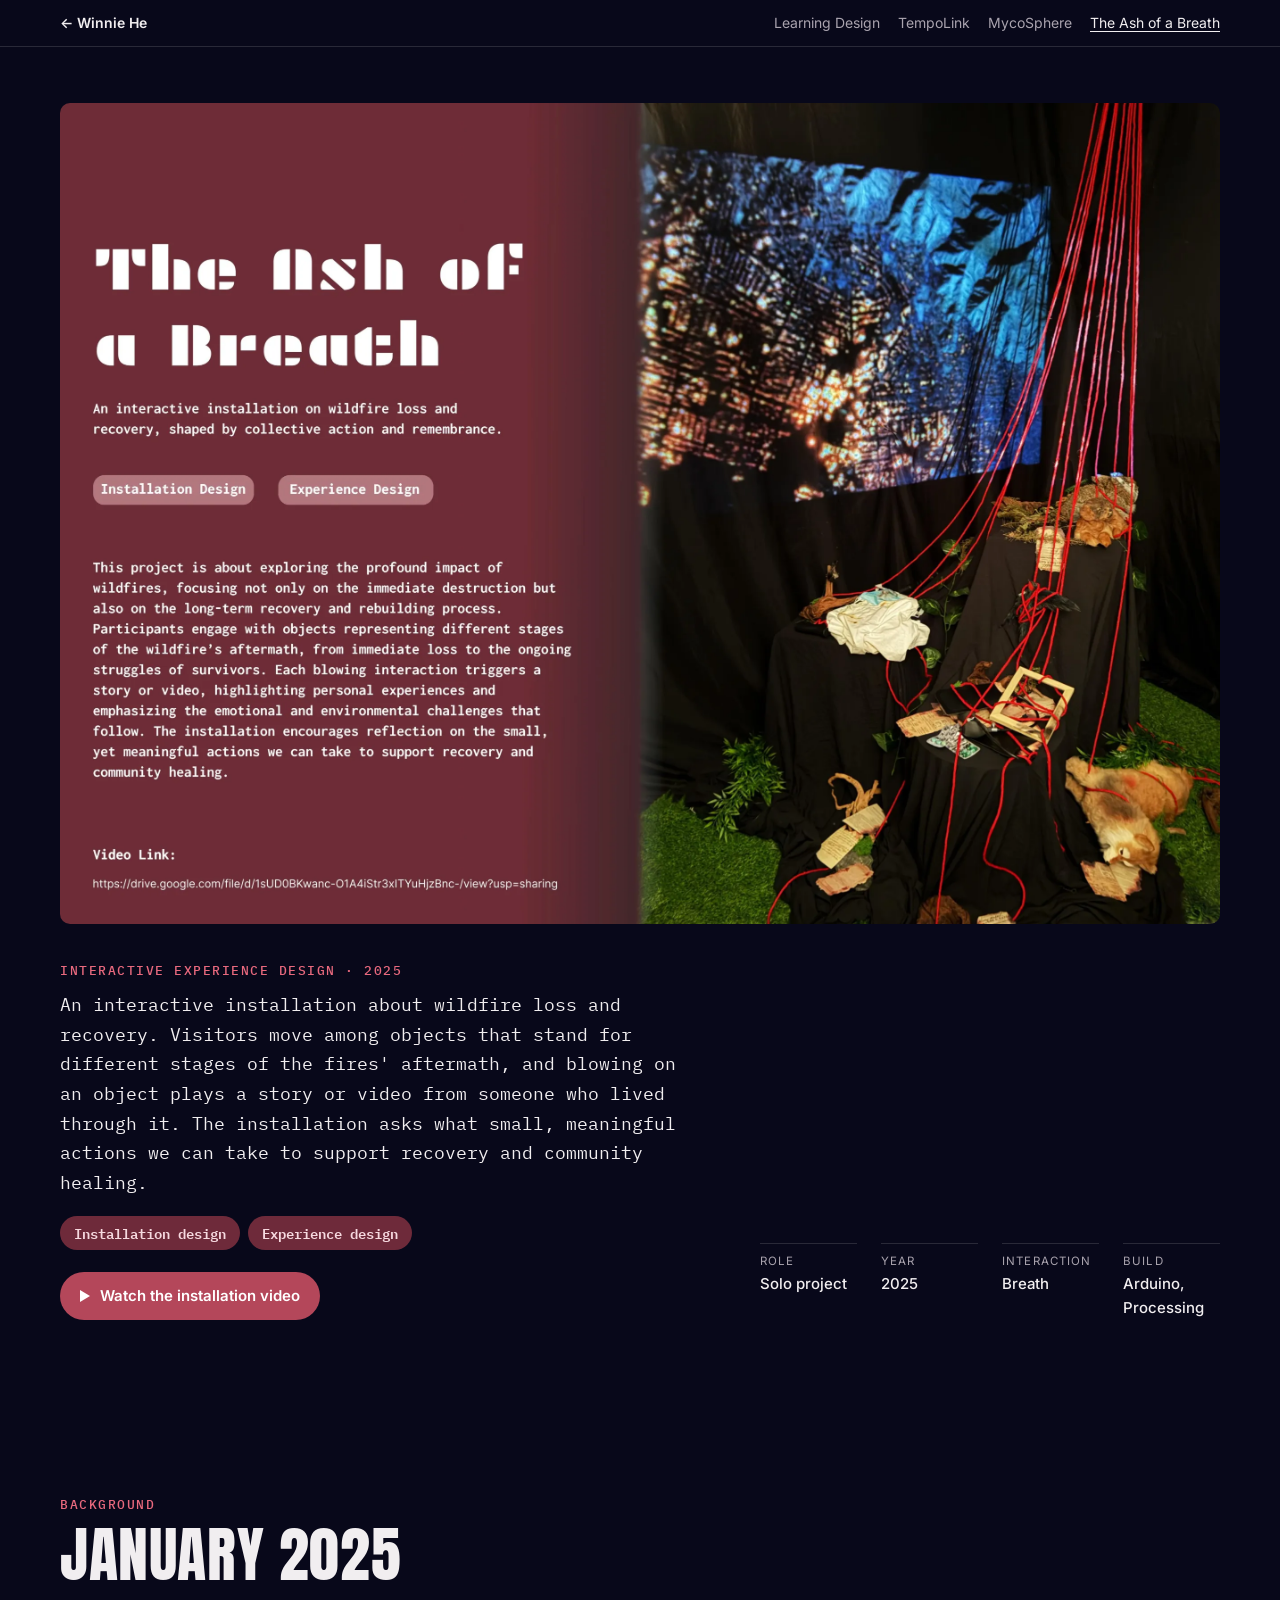
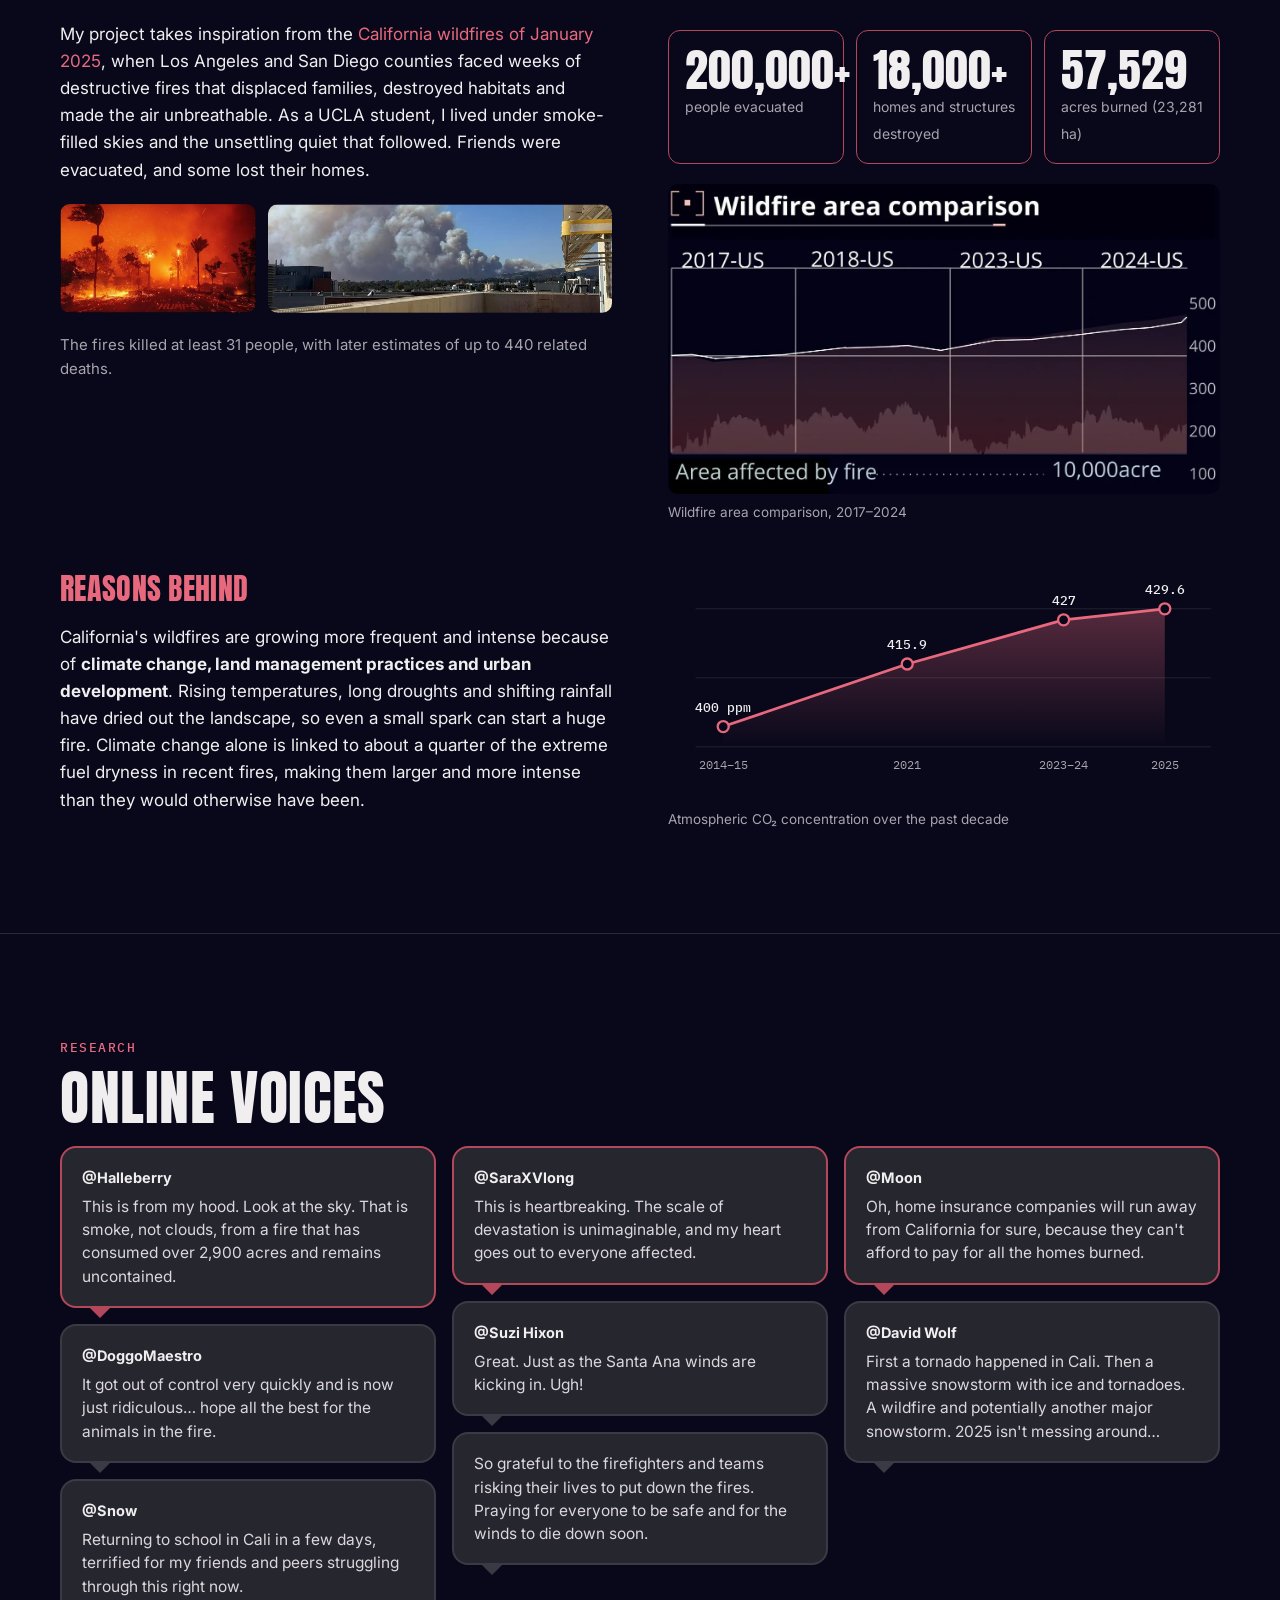
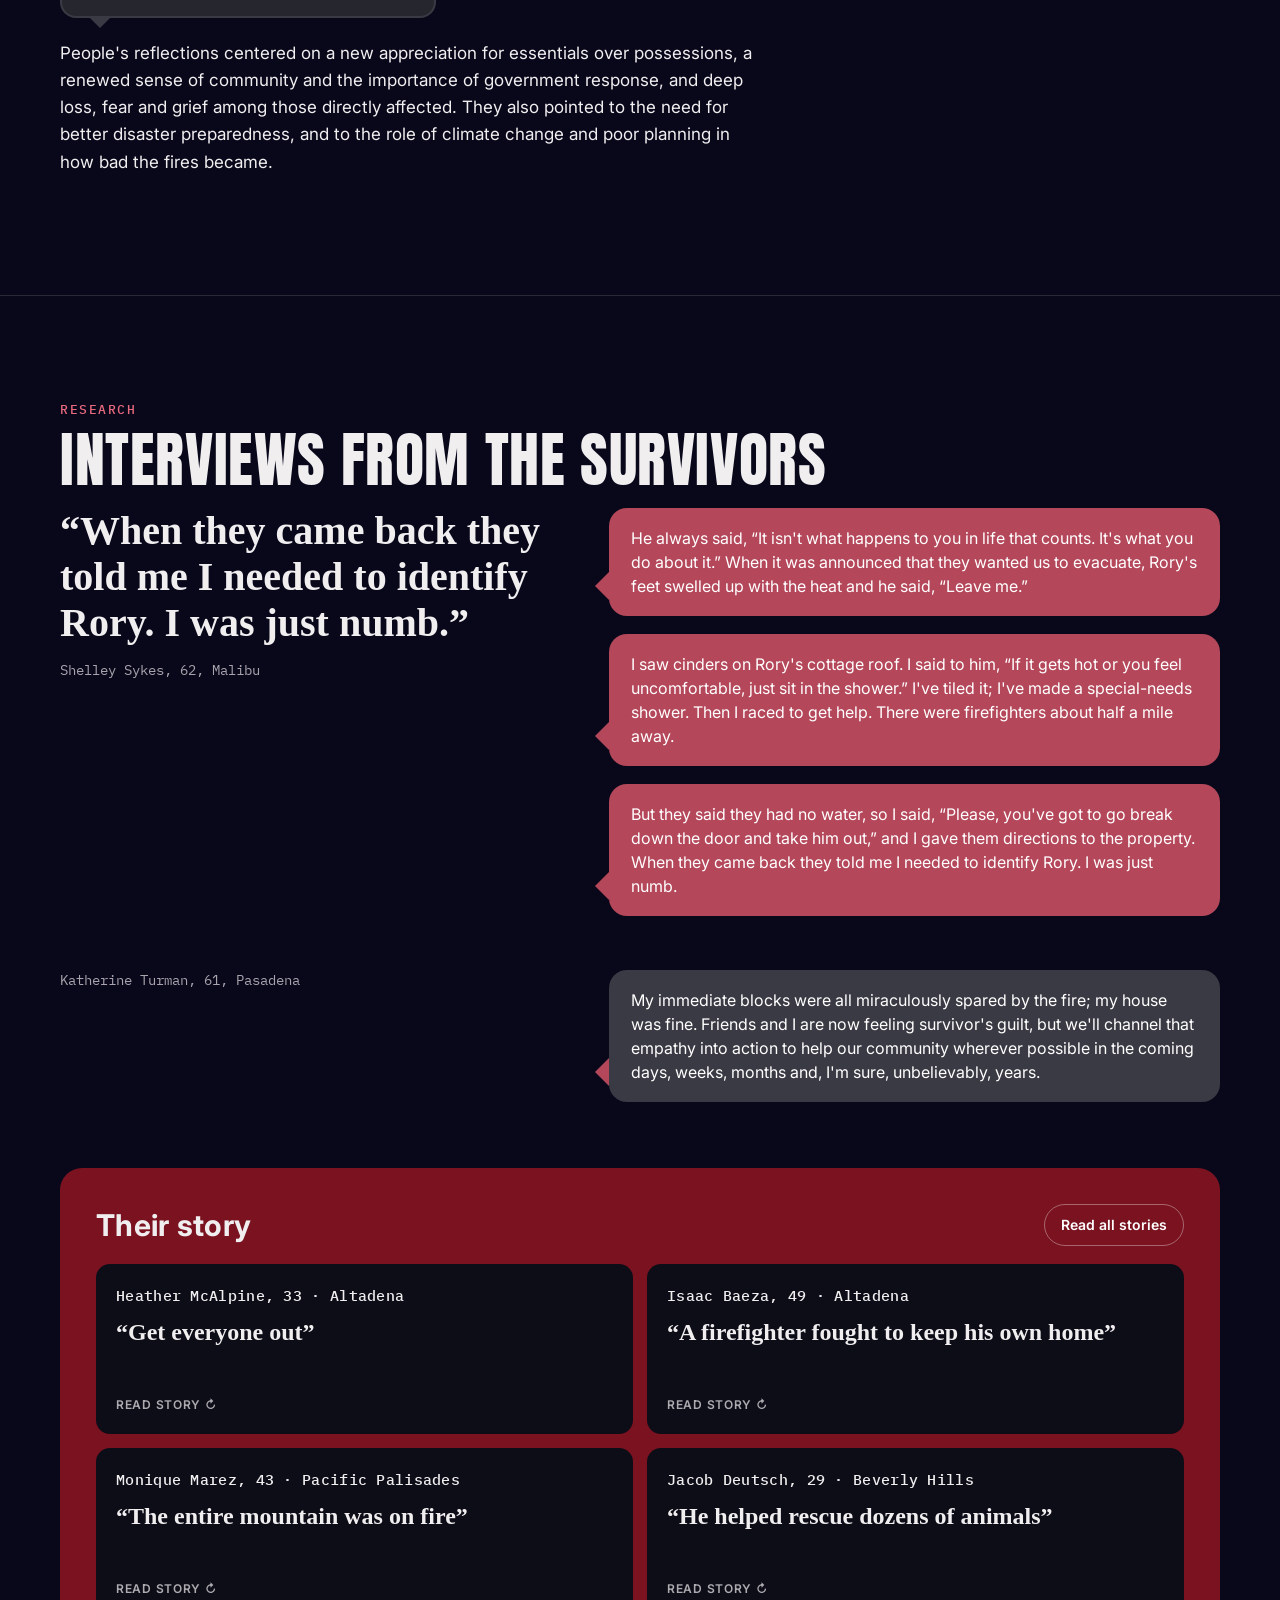
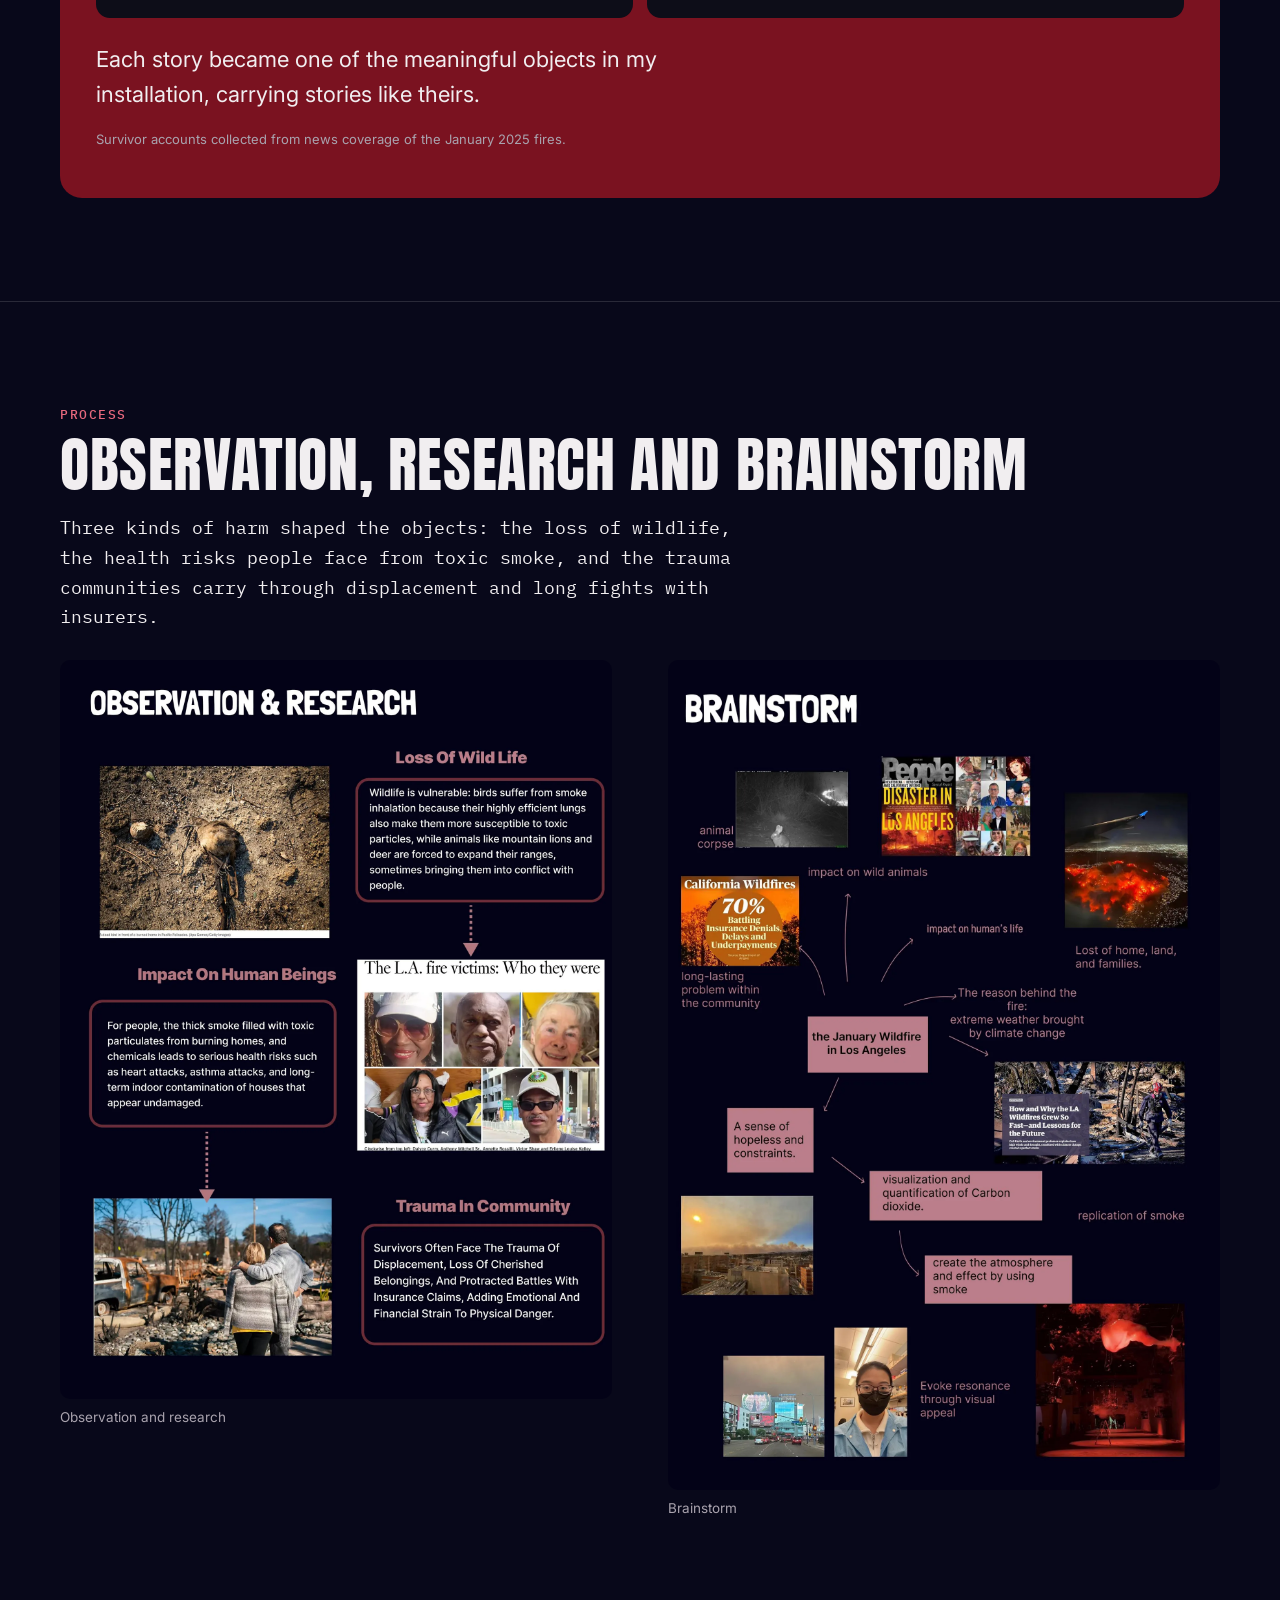
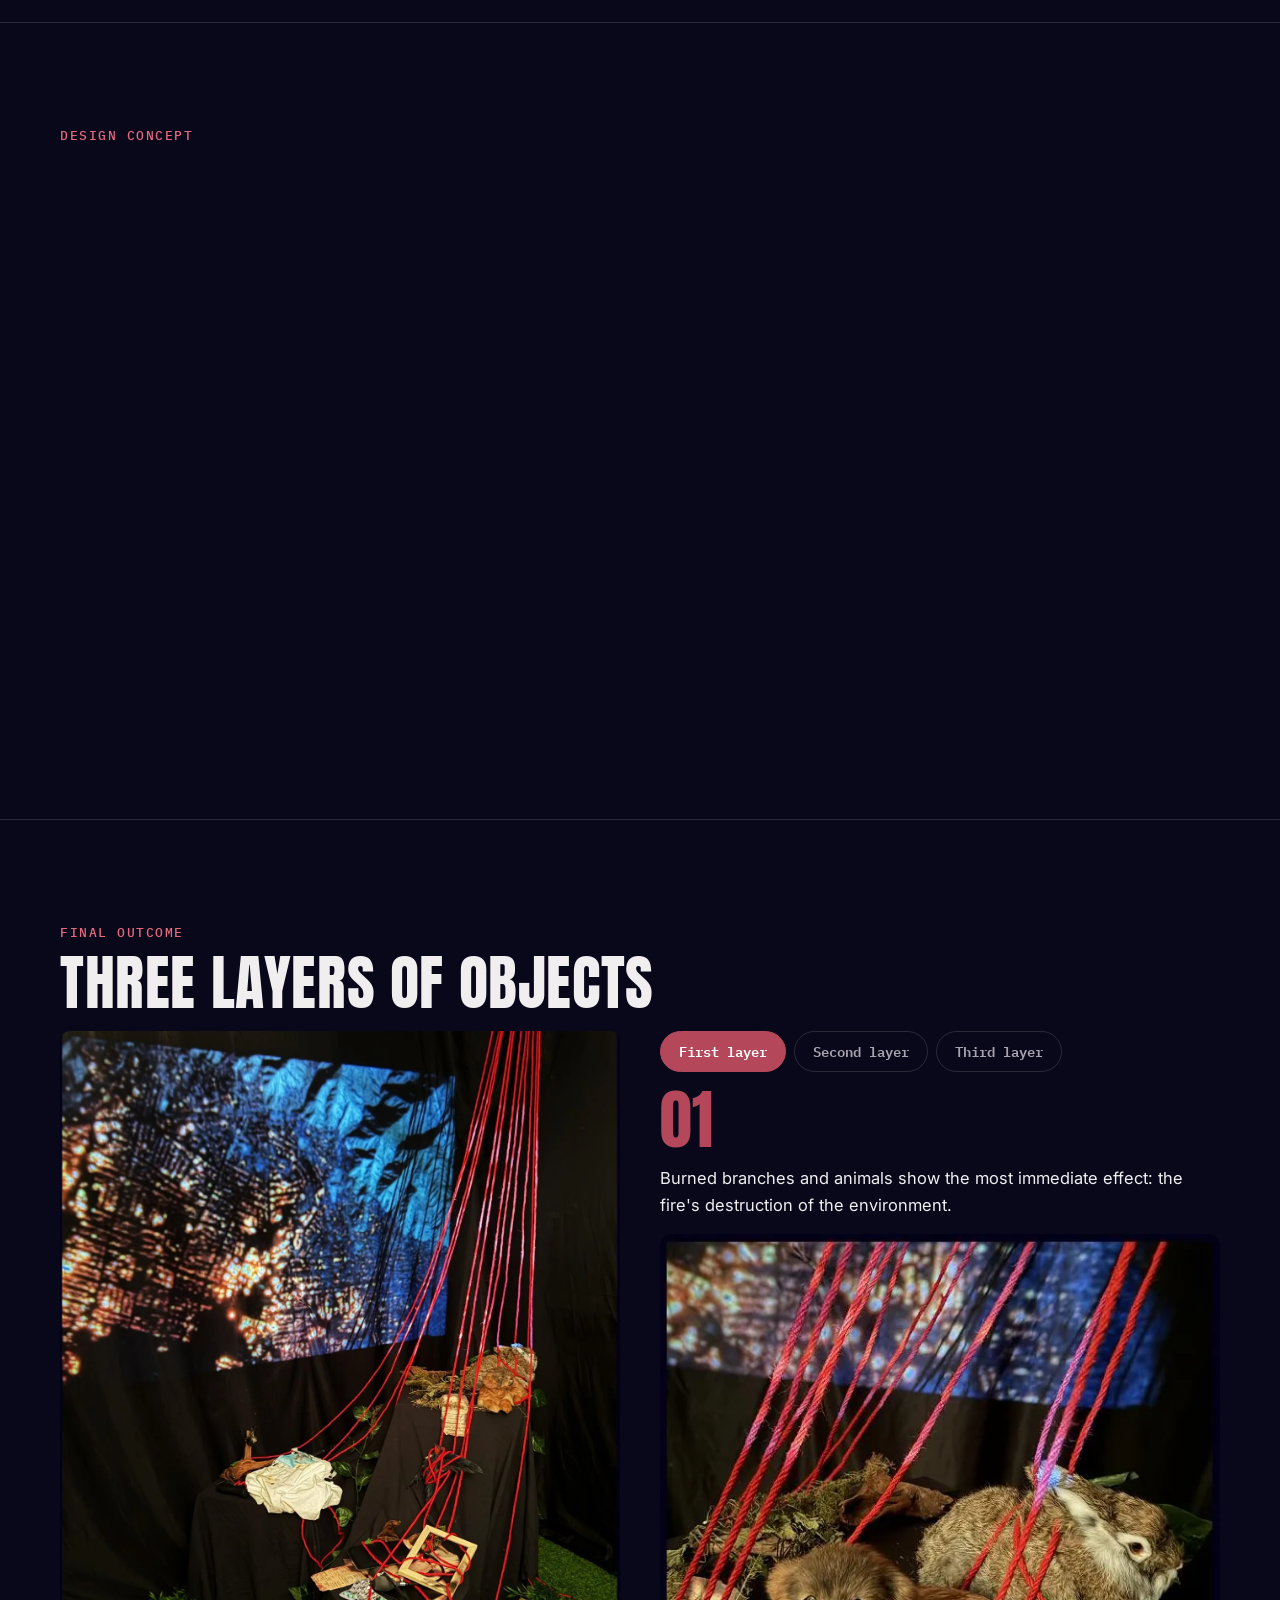
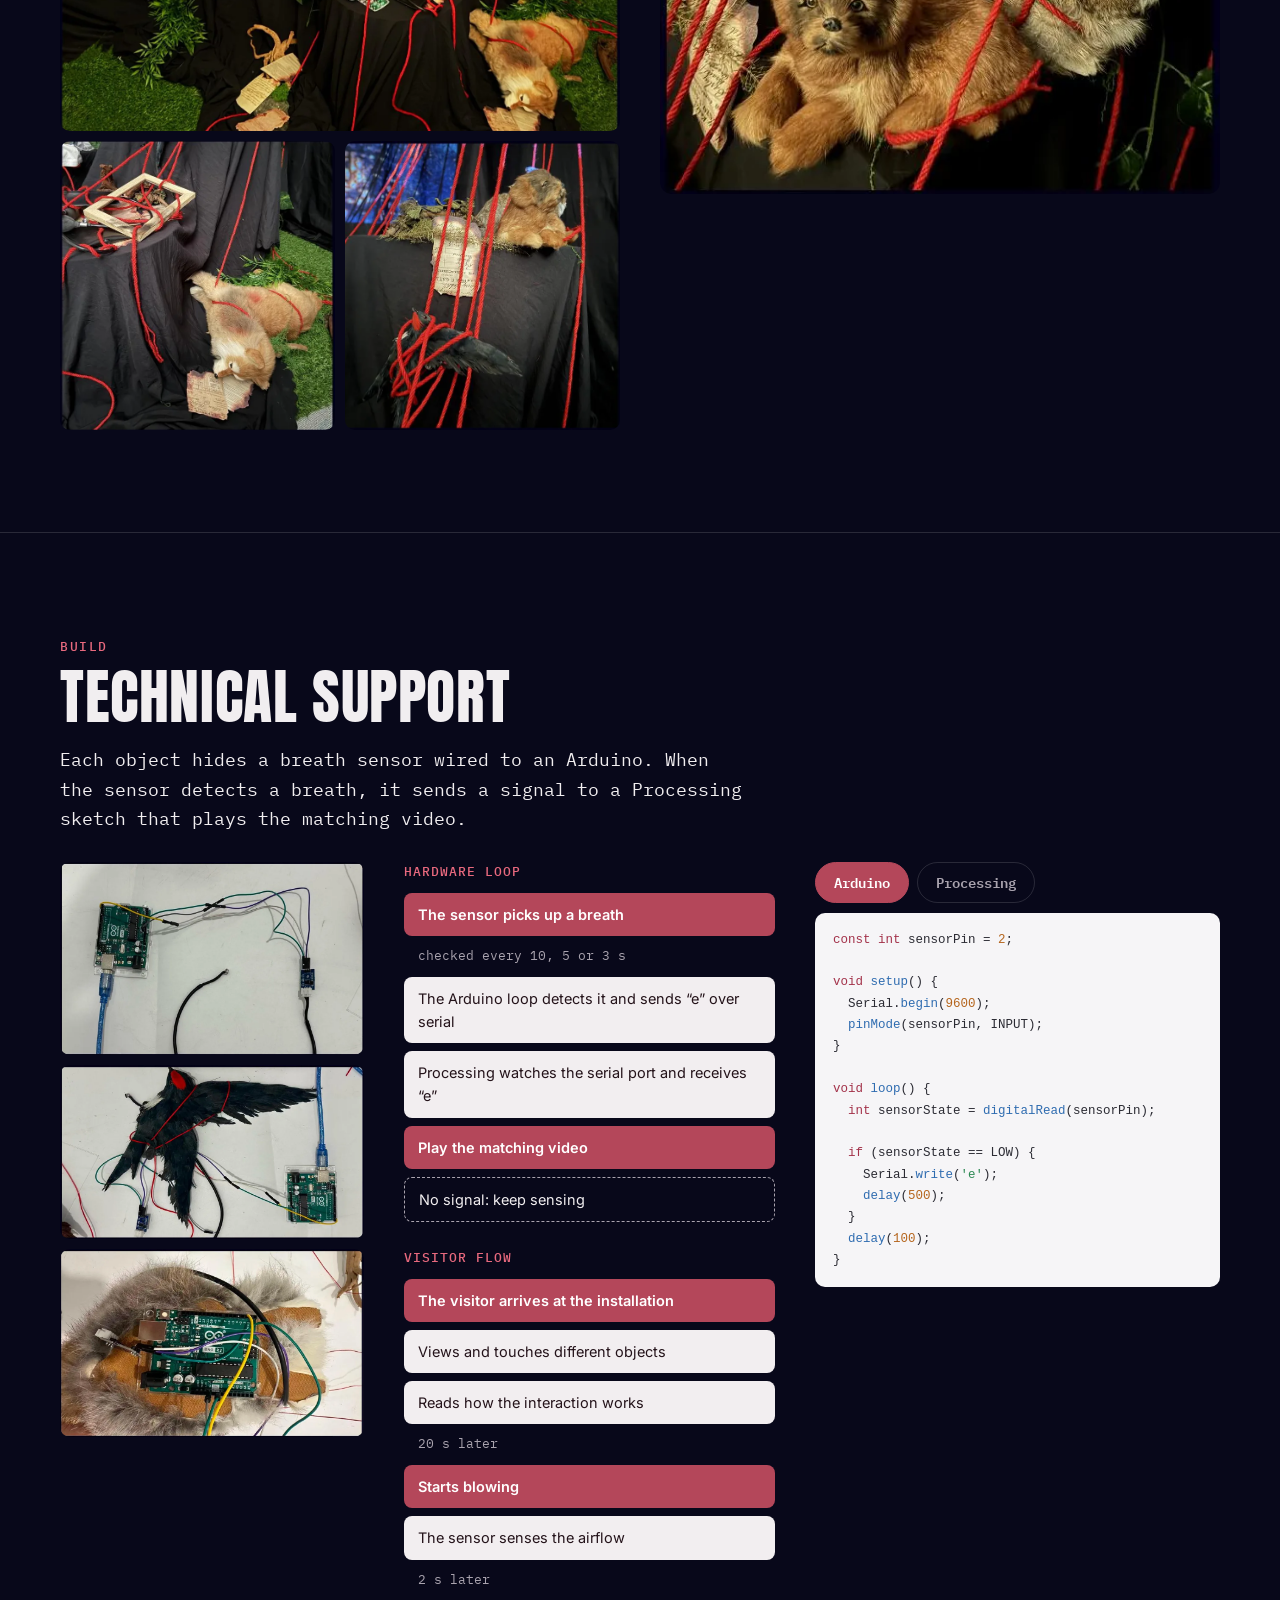
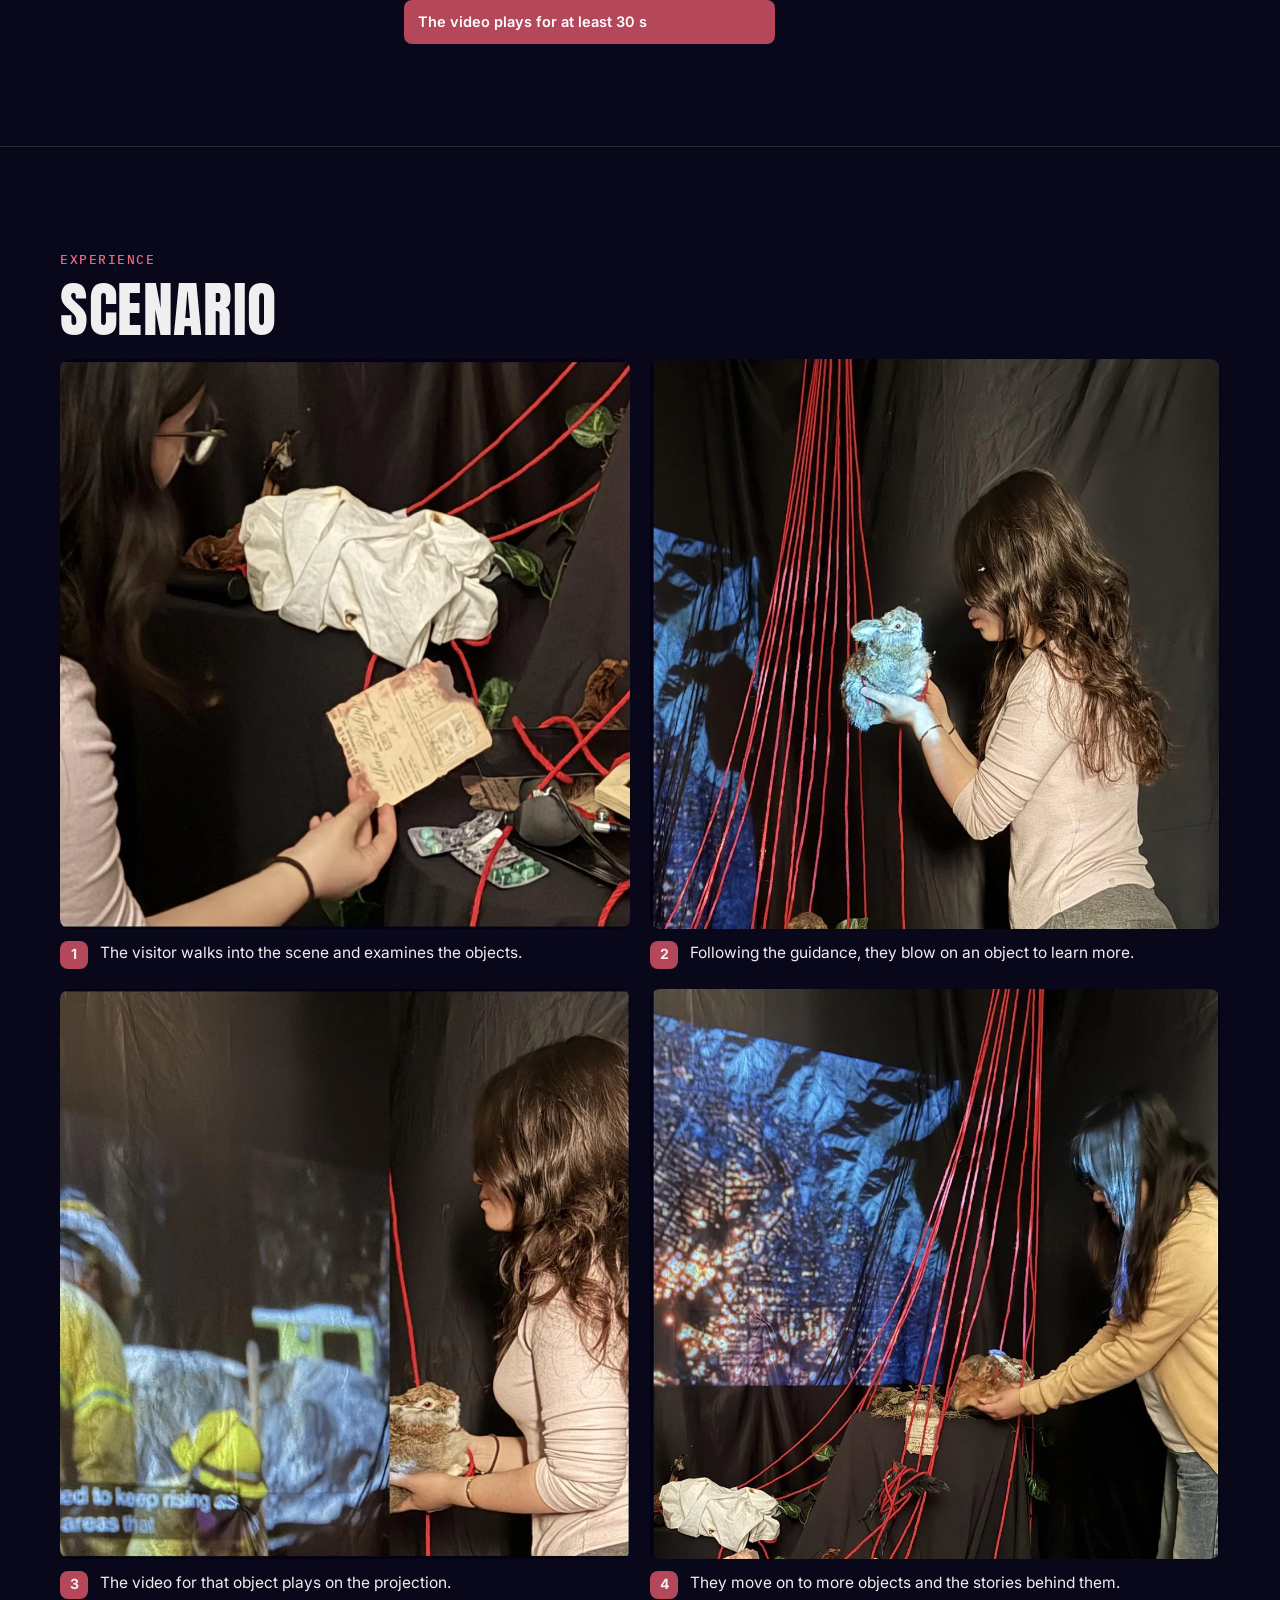
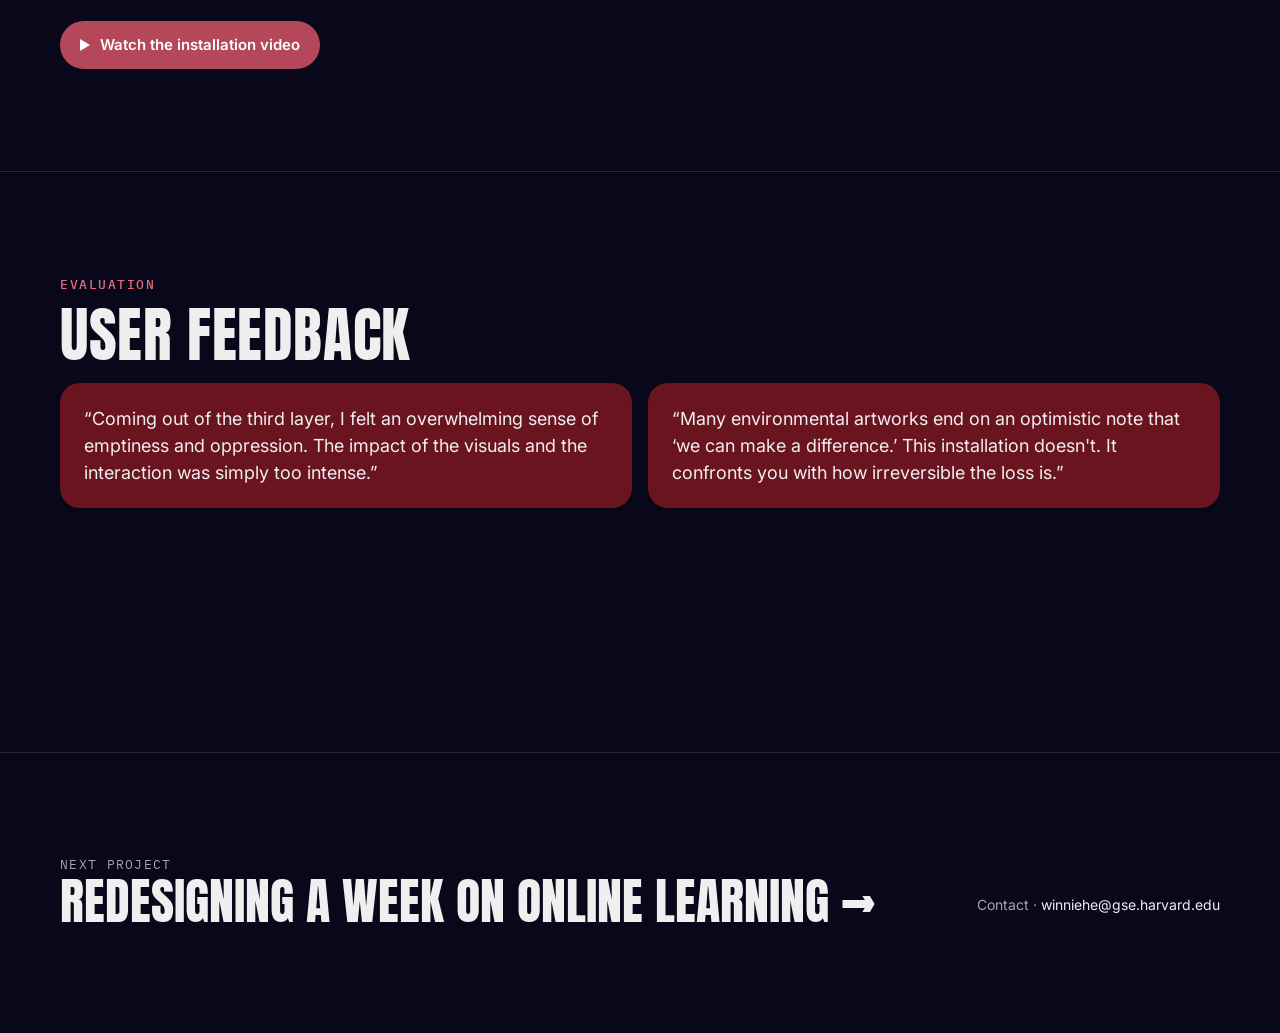
==== commit cf314e3d: "Add files via upload" ====
--- a/ash.html
+++ b/ash.html
@@ -159,8 +159,8 @@
 <main>
 <section class="hero">
   <div class="wrap">
-    <button class="zoom" type="button" data-zoom="pages/ash-01.webp" data-cap="The Ash of a Breath · cover">
-      <img src="pages/ash-01.webp" alt="The Ash of a Breath cover: charred objects bound with red cords beneath a projected aerial image of Los Angeles at night" width="2600" height="1839">
+    <button class="zoom" type="button" data-zoom="pages-ash-01.webp" data-cap="The Ash of a Breath · cover">
+      <img src="pages-ash-01.webp" alt="The Ash of a Breath cover: charred objects bound with red cords beneath a projected aerial image of Los Angeles at night" width="2600" height="1839">
     </button>
     <div class="intro">
       <div>
@@ -188,8 +188,8 @@
       <div class="reveal">
         <p class="body-text">My project takes inspiration from the <span class="hl">California wildfires of January 2025</span>, when Los Angeles and San Diego counties faced weeks of destructive fires that displaced families, destroyed habitats and made the air unbreathable. As a UCLA student, I lived under smoke-filled skies and the unsettling quiet that followed. Friends were evacuated, and some lost their homes.</p>
         <div class="photos2">
-          <button class="zoom" type="button" data-cap="The fires"><img src="p/a-fire.webp" alt="Palm trees burning at night" loading="lazy"></button>
-          <button class="zoom" type="button" data-cap="Smoke seen from UCLA"><img src="p/a-smoke.webp" alt="A huge smoke plume over the city, seen from a campus building" loading="lazy"></button>
+          <button class="zoom" type="button" data-cap="The fires"><img src="p-a-fire.webp" alt="Palm trees burning at night" loading="lazy"></button>
+          <button class="zoom" type="button" data-cap="Smoke seen from UCLA"><img src="p-a-smoke.webp" alt="A huge smoke plume over the city, seen from a campus building" loading="lazy"></button>
         </div>
         <p class="body-text muted" style="font-size:15px">The fires killed at least 31 people, with later estimates of up to 440 related deaths.</p>
       </div>
@@ -200,7 +200,7 @@
           <div class="counter"><b><span data-count="57529">0</span></b><span>acres burned (23,281 ha)</span></div>
         </div>
         <figure style="margin-top:20px">
-          <button class="zoom" type="button" data-cap="Wildfire area comparison"><img src="p/a-area.webp" alt="Chart comparing area affected by wildfires in the US from 2017 to 2024" loading="lazy"></button>
+          <button class="zoom" type="button" data-cap="Wildfire area comparison"><img src="p-a-area.webp" alt="Chart comparing area affected by wildfires in the US from 2017 to 2024" loading="lazy"></button>
           <figcaption>Wildfire area comparison, 2017–2024</figcaption>
         </figure>
       </div>
@@ -292,8 +292,8 @@
     <h2 class="h2 reveal">Observation, research and brainstorm</h2>
     <p class="lede reveal">Three kinds of harm shaped the objects: the loss of wildlife, the health risks people face from toxic smoke, and the trauma communities carry through displacement and long fights with insurers.</p>
     <div class="split">
-      <figure class="reveal"><button class="zoom" type="button" data-cap="Observation and research"><img src="p/a-research.webp" alt="Observation and research: loss of wildlife, impact on human beings, trauma in community" loading="lazy"></button><figcaption>Observation and research</figcaption></figure>
-      <figure class="reveal" style="--d:.15s"><button class="zoom" type="button" data-cap="Brainstorm"><img src="p/a-brainstorm.webp" alt="Brainstorm map around the January wildfire in Los Angeles" loading="lazy"></button><figcaption>Brainstorm</figcaption></figure>
+      <figure class="reveal"><button class="zoom" type="button" data-cap="Observation and research"><img src="p-a-research.webp" alt="Observation and research: loss of wildlife, impact on human beings, trauma in community" loading="lazy"></button><figcaption>Observation and research</figcaption></figure>
+      <figure class="reveal" style="--d:.15s"><button class="zoom" type="button" data-cap="Brainstorm"><img src="p-a-brainstorm.webp" alt="Brainstorm map around the January wildfire in Los Angeles" loading="lazy"></button><figcaption>Brainstorm</figcaption></figure>
     </div>
   </div>
 </section>
@@ -309,9 +309,9 @@
         <button type="button" role="tab" aria-selected="false" tabindex="-1">Iteration 2</button>
         <button type="button" role="tab" aria-selected="false" tabindex="-1">Final draft</button>
       </div>
-      <div role="tabpanel" class="panel"><div class="tab-body"><div><h3 class="h3">Pure smoke</h3><p class="body-text">The first version worked more like a fine art installation. It lacked interaction: it created atmosphere but couldn't actively communicate anything.</p></div><button class="zoom" type="button" data-cap="Iteration 1"><img src="p/a-it1.webp" alt="Sketch of a burned tree surrounded by smoke clouds" loading="lazy"></button></div></div>
-      <div role="tabpanel" class="panel" hidden><div class="tab-body"><div><h3 class="h3">From disaster to reflection</h3><p class="body-text">Smoke could be too triggering for some viewers. Instead of emphasizing the disaster itself, the installation should focus on reflection, inviting the audience to think about recovery, resilience, and how to prevent such tragedies in the future.</p></div><button class="zoom" type="button" data-cap="Iteration 2"><img src="p/a-it2.webp" alt="Sketch of objects hanging from cords beneath smoke" loading="lazy"></button></div></div>
-      <div role="tabpanel" class="panel" hidden><div class="tab-body"><div><h3 class="h3">Breath as the interaction</h3><p class="body-text">The installation unfolds in layers, from immediate destruction to long-term recovery. Visitors pick up story-linked objects and blow on them to trigger short videos. The act stands for both how little one person can do to stop a disaster and the meaningful action still possible afterward, inviting reflection on loss, remembrance and collective recovery.</p></div><button class="zoom" type="button" data-cap="Final draft"><img src="p/a-final.webp" alt="Three-step storyboard: a visitor walks in, blows on an object, and a video plays" loading="lazy"></button></div></div>
+      <div role="tabpanel" class="panel"><div class="tab-body"><div><h3 class="h3">Pure smoke</h3><p class="body-text">The first version worked more like a fine art installation. It lacked interaction: it created atmosphere but couldn't actively communicate anything.</p></div><button class="zoom" type="button" data-cap="Iteration 1"><img src="p-a-it1.webp" alt="Sketch of a burned tree surrounded by smoke clouds" loading="lazy"></button></div></div>
+      <div role="tabpanel" class="panel" hidden><div class="tab-body"><div><h3 class="h3">From disaster to reflection</h3><p class="body-text">Smoke could be too triggering for some viewers. Instead of emphasizing the disaster itself, the installation should focus on reflection, inviting the audience to think about recovery, resilience, and how to prevent such tragedies in the future.</p></div><button class="zoom" type="button" data-cap="Iteration 2"><img src="p-a-it2.webp" alt="Sketch of objects hanging from cords beneath smoke" loading="lazy"></button></div></div>
+      <div role="tabpanel" class="panel" hidden><div class="tab-body"><div><h3 class="h3">Breath as the interaction</h3><p class="body-text">The installation unfolds in layers, from immediate destruction to long-term recovery. Visitors pick up story-linked objects and blow on them to trigger short videos. The act stands for both how little one person can do to stop a disaster and the meaningful action still possible afterward, inviting reflection on loss, remembrance and collective recovery.</p></div><button class="zoom" type="button" data-cap="Final draft"><img src="p-a-final.webp" alt="Three-step storyboard: a visitor walks in, blows on an object, and a video plays" loading="lazy"></button></div></div>
     </div>
   </div>
 </section>
@@ -323,10 +323,10 @@
     <h2 class="h2 reveal">Three layers of objects</h2>
     <div class="outcome">
       <div class="reveal from-left">
-        <button class="zoom main" type="button" data-cap="Final installation"><img src="p/a-out-main.webp" alt="The finished installation under a projected aerial city image" loading="lazy"></button>
+        <button class="zoom main" type="button" data-cap="Final installation"><img src="p-a-out-main.webp" alt="The finished installation under a projected aerial city image" loading="lazy"></button>
         <div class="pair2">
-          <button class="zoom" type="button" data-cap="Detail"><img src="p/a-out-2.webp" alt="A charred fox and a frame bound in red cord" loading="lazy"></button>
-          <button class="zoom" type="button" data-cap="Detail"><img src="p/a-out-3.webp" alt="A charred rabbit among red cords" loading="lazy"></button>
+          <button class="zoom" type="button" data-cap="Detail"><img src="p-a-out-2.webp" alt="A charred fox and a frame bound in red cord" loading="lazy"></button>
+          <button class="zoom" type="button" data-cap="Detail"><img src="p-a-out-3.webp" alt="A charred rabbit among red cords" loading="lazy"></button>
         </div>
       </div>
       <div class="reveal from-right layers" data-tabs>
@@ -335,9 +335,9 @@
           <button type="button" role="tab" aria-selected="false" tabindex="-1">Second layer</button>
           <button type="button" role="tab" aria-selected="false" tabindex="-1">Third layer</button>
         </div>
-        <div role="tabpanel" class="panel"><div class="layer-panel"><span class="layer-num">01</span><p>Burned branches and animals show the most immediate effect: the fire's destruction of the environment.</p><button class="zoom" type="button" data-cap="First layer"><img src="p/a-l1.webp" alt="Charred animals and branches" loading="lazy"></button></div></div>
-        <div role="tabpanel" class="panel" hidden><div class="layer-panel"><span class="layer-num">02</span><p>Medical and personal items stand for the long-term effects on people's lives. A mask, a cane and burned clothes carry the lasting damage of survival.</p><button class="zoom" type="button" data-cap="Second layer"><img src="p/a-l2.webp" alt="A mask and burned clothes" loading="lazy"></button></div></div>
-        <div role="tabpanel" class="panel" hidden><div class="layer-panel"><span class="layer-num">03</span><p>Pills, photo frames and burned letters: fragments of psychological pain that call for remembrance and rebuilding.</p><button class="zoom" type="button" data-cap="Third layer"><img src="p/a-l3.webp" alt="Pills, a photo frame and burned letters" loading="lazy"></button></div></div>
+        <div role="tabpanel" class="panel"><div class="layer-panel"><span class="layer-num">01</span><p>Burned branches and animals show the most immediate effect: the fire's destruction of the environment.</p><button class="zoom" type="button" data-cap="First layer"><img src="p-a-l1.webp" alt="Charred animals and branches" loading="lazy"></button></div></div>
+        <div role="tabpanel" class="panel" hidden><div class="layer-panel"><span class="layer-num">02</span><p>Medical and personal items stand for the long-term effects on people's lives. A mask, a cane and burned clothes carry the lasting damage of survival.</p><button class="zoom" type="button" data-cap="Second layer"><img src="p-a-l2.webp" alt="A mask and burned clothes" loading="lazy"></button></div></div>
+        <div role="tabpanel" class="panel" hidden><div class="layer-panel"><span class="layer-num">03</span><p>Pills, photo frames and burned letters: fragments of psychological pain that call for remembrance and rebuilding.</p><button class="zoom" type="button" data-cap="Third layer"><img src="p-a-l3.webp" alt="Pills, a photo frame and burned letters" loading="lazy"></button></div></div>
       </div>
     </div>
   </div>
@@ -351,9 +351,9 @@
     <p class="lede reveal">Each object hides a breath sensor wired to an Arduino. When the sensor detects a breath, it sends a signal to a Processing sketch that plays the matching video.</p>
     <div class="tech">
       <div class="tech-photos reveal">
-        <button class="zoom" type="button" data-cap="Arduino and breath sensor"><img src="p/a-tech-1.webp" alt="Arduino board wired to a breath sensor" loading="lazy"></button>
-        <button class="zoom" type="button" data-cap="Sensor inside the bird"><img src="p/a-tech-2.webp" alt="Arduino and sensor attached to a charred bird" loading="lazy"></button>
-        <button class="zoom" type="button" data-cap="Sensor inside the rabbit"><img src="p/a-tech-3.webp" alt="Arduino inside the rabbit's body" loading="lazy"></button>
+        <button class="zoom" type="button" data-cap="Arduino and breath sensor"><img src="p-a-tech-1.webp" alt="Arduino board wired to a breath sensor" loading="lazy"></button>
+        <button class="zoom" type="button" data-cap="Sensor inside the bird"><img src="p-a-tech-2.webp" alt="Arduino and sensor attached to a charred bird" loading="lazy"></button>
+        <button class="zoom" type="button" data-cap="Sensor inside the rabbit"><img src="p-a-tech-3.webp" alt="Arduino inside the rabbit's body" loading="lazy"></button>
       </div>
       <div class="reveal" style="--d:.12s">
         <div class="lane">
@@ -445,10 +445,10 @@
     <p class="eyebrow">Experience</p>
     <h2 class="h2 reveal">Scenario</h2>
     <div class="scen">
-      <figure class="reveal"><button class="zoom" type="button" data-cap="Step 1"><img src="p/a-sc-1.webp" alt="A visitor examining a burned letter" loading="lazy"></button><figcaption><b>1</b>The visitor walks into the scene and examines the objects.</figcaption></figure>
-      <figure class="reveal" style="--d:.12s"><button class="zoom" type="button" data-cap="Step 2"><img src="p/a-sc-2.webp" alt="A visitor blowing on a charred rabbit" loading="lazy"></button><figcaption><b>2</b>Following the guidance, they blow on an object to learn more.</figcaption></figure>
-      <figure class="reveal"><button class="zoom" type="button" data-cap="Step 3"><img src="p/a-sc-3.webp" alt="A video of firefighters projected beside the visitor" loading="lazy"></button><figcaption><b>3</b>The video for that object plays on the projection.</figcaption></figure>
-      <figure class="reveal" style="--d:.12s"><button class="zoom" type="button" data-cap="Step 4"><img src="p/a-sc-4.webp" alt="A visitor reaching toward more objects" loading="lazy"></button><figcaption><b>4</b>They move on to more objects and the stories behind them.</figcaption></figure>
+      <figure class="reveal"><button class="zoom" type="button" data-cap="Step 1"><img src="p-a-sc-1.webp" alt="A visitor examining a burned letter" loading="lazy"></button><figcaption><b>1</b>The visitor walks into the scene and examines the objects.</figcaption></figure>
+      <figure class="reveal" style="--d:.12s"><button class="zoom" type="button" data-cap="Step 2"><img src="p-a-sc-2.webp" alt="A visitor blowing on a charred rabbit" loading="lazy"></button><figcaption><b>2</b>Following the guidance, they blow on an object to learn more.</figcaption></figure>
+      <figure class="reveal"><button class="zoom" type="button" data-cap="Step 3"><img src="p-a-sc-3.webp" alt="A video of firefighters projected beside the visitor" loading="lazy"></button><figcaption><b>3</b>The video for that object plays on the projection.</figcaption></figure>
+      <figure class="reveal" style="--d:.12s"><button class="zoom" type="button" data-cap="Step 4"><img src="p-a-sc-4.webp" alt="A visitor reaching toward more objects" loading="lazy"></button><figcaption><b>4</b>They move on to more objects and the stories behind them.</figcaption></figure>
     </div>
     <a class="video-btn reveal" href="https://drive.google.com/file/d/1sUD0BKwanc-O1A4iStr3xITYuHjzBnc-/view?usp=sharing" target="_blank" rel="noopener">Watch the installation video</a>
   </div>
